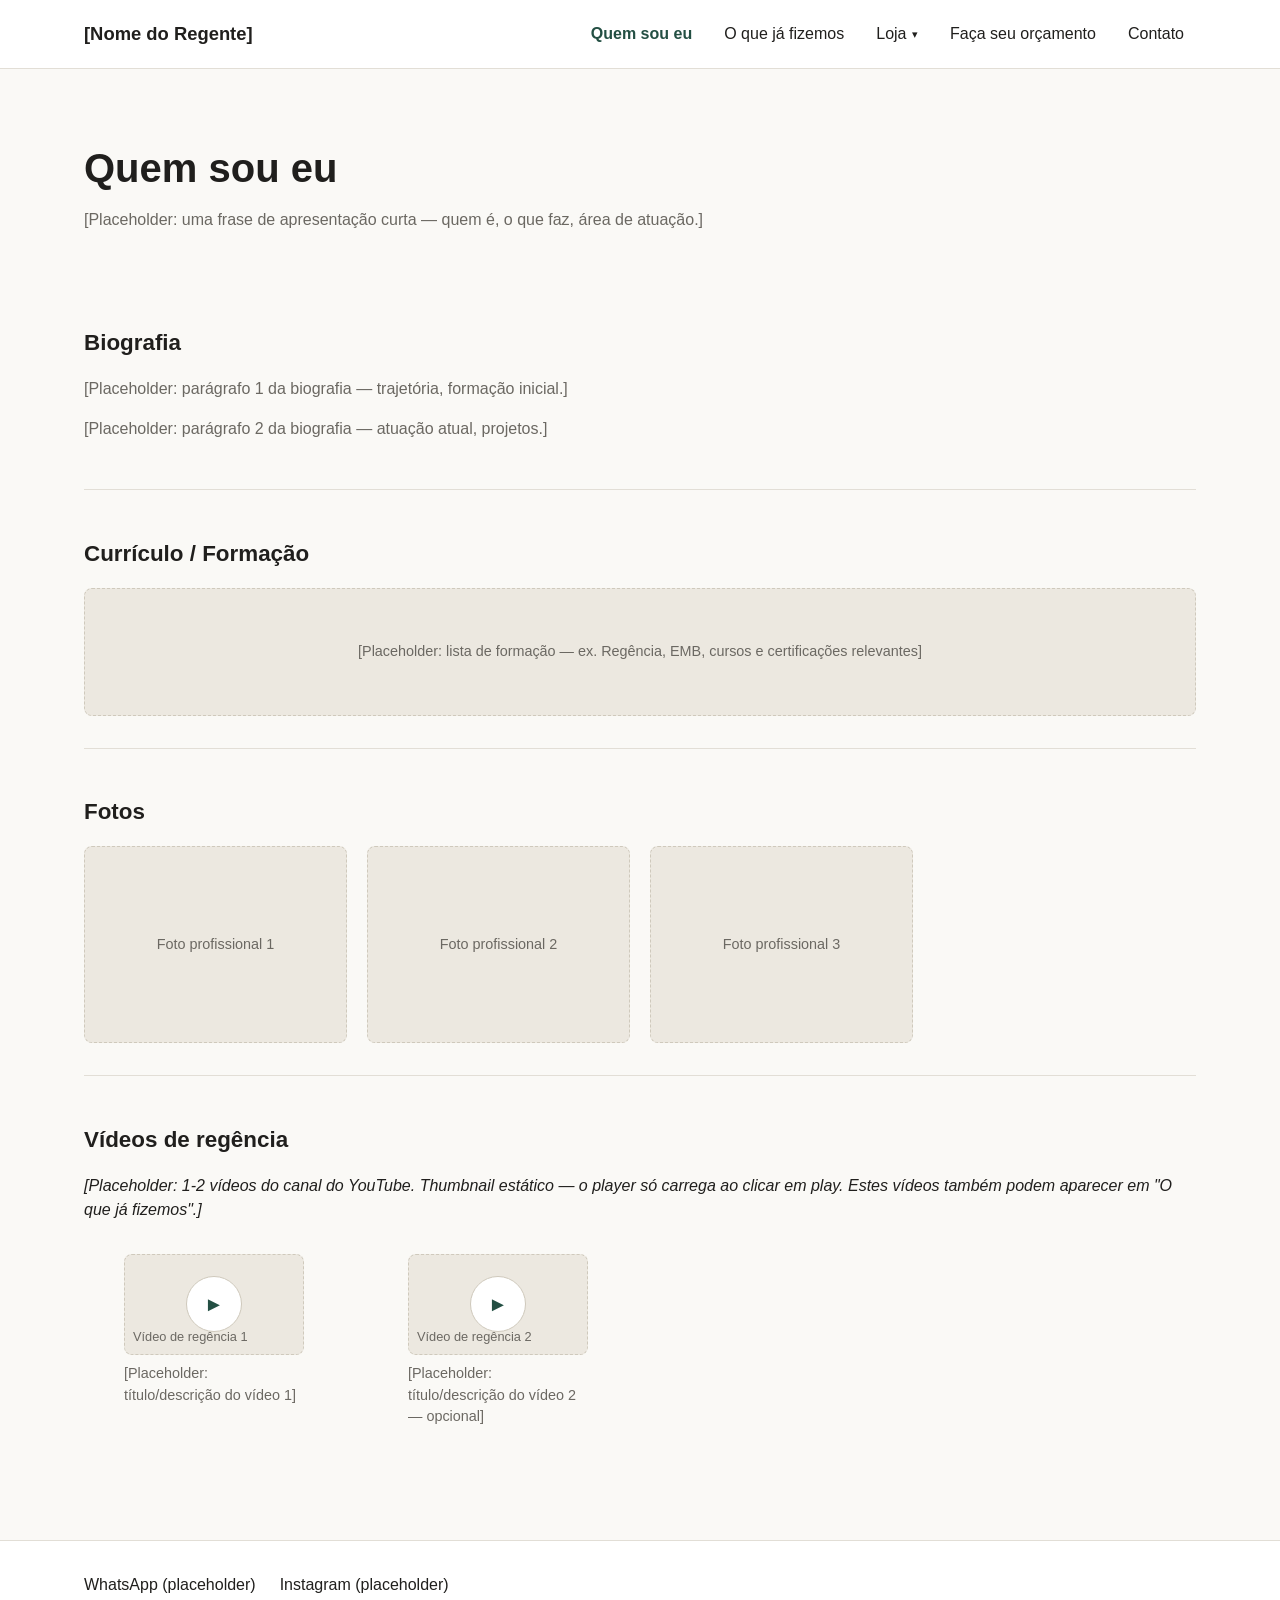
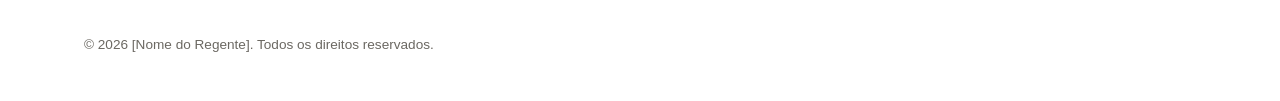
==== index.html @ 6cc4a464 "esqueleto de navegacao e paginas placeholder" ====
<!DOCTYPE html>
<html lang="pt-BR">
<head>
  <meta charset="UTF-8" />
  <meta name="viewport" content="width=device-width, initial-scale=1.0" />
  <title>Quem sou eu | [Nome do Regente]</title>
  <link rel="stylesheet" href="css/style.css" />
</head>
<body>
  <a class="skip-link" href="#conteudo">Pular para o conteúdo</a>

  <header class="site-header">
    <div class="container">
      <a href="index.html" class="site-logo">[Nome do Regente]</a>

      <button class="nav-toggle" aria-label="Abrir menu" aria-expanded="false" aria-controls="main-nav">
        <span></span><span></span><span></span>
      </button>

      <nav class="main-nav" id="main-nav" aria-label="Navegação principal">
        <ul class="nav-list">
          <li><a href="index.html" aria-current="page">Quem sou eu</a></li>
          <li><a href="portfolio.html">O que já fizemos</a></li>
          <li class="has-dropdown">
            <button class="dropdown-toggle" aria-haspopup="true" aria-expanded="false">
              Loja <span class="dropdown-caret" aria-hidden="true">&#9662;</span>
            </button>
            <ul class="dropdown-menu">
              <li><a href="loja/partituras.html">Partituras</a></li>
              <li><a href="loja/kits.html">Kits de ensaio</a></li>
              <li><a href="loja/arranjos.html">Arranjos</a></li>
            </ul>
          </li>
          <li><a href="orcamento.html">Faça seu orçamento</a></li>
          <li><a href="contato.html">Contato</a></li>
        </ul>
      </nav>
    </div>
  </header>

  <main id="conteudo">
    <div class="container">
      <div class="page-hero">
        <h1>Quem sou eu</h1>
        <p>[Placeholder: uma frase de apresentação curta — quem é, o que faz, área de atuação.]</p>
      </div>

      <section aria-labelledby="bio-title">
        <h2 class="section-title" id="bio-title">Biografia</h2>
        <div class="placeholder-text">
          <p>[Placeholder: parágrafo 1 da biografia — trajetória, formação inicial.]</p>
          <p>[Placeholder: parágrafo 2 da biografia — atuação atual, projetos.]</p>
        </div>
      </section>

      <section aria-labelledby="curriculo-title">
        <h2 class="section-title" id="curriculo-title">Currículo / Formação</h2>
        <div class="placeholder-box">
          [Placeholder: lista de formação — ex. Regência, EMB, cursos e certificações relevantes]
        </div>
      </section>

      <section aria-labelledby="fotos-title">
        <h2 class="section-title" id="fotos-title">Fotos</h2>
        <div class="photo-grid">
          <div class="placeholder-box photo-placeholder">Foto profissional 1</div>
          <div class="placeholder-box photo-placeholder">Foto profissional 2</div>
          <div class="placeholder-box photo-placeholder">Foto profissional 3</div>
        </div>
      </section>

      <section aria-labelledby="videos-title">
        <h2 class="section-title" id="videos-title">Vídeos de regência</h2>
        <p class="placeholder-text">
          <em>[Placeholder: 1-2 vídeos do canal do YouTube. Thumbnail estático — o player só carrega ao clicar em play. Estes vídeos também podem aparecer em "O que já fizemos".]</em>
        </p>
        <div class="video-grid">
          <figure class="video-card">
            <div class="video-placeholder">
              <div class="video-placeholder__play" aria-hidden="true">&#9658;</div>
              <div class="video-placeholder__label">Vídeo de regência 1</div>
            </div>
            <figcaption>[Placeholder: título/descrição do vídeo 1]</figcaption>
          </figure>
          <figure class="video-card">
            <div class="video-placeholder">
              <div class="video-placeholder__play" aria-hidden="true">&#9658;</div>
              <div class="video-placeholder__label">Vídeo de regência 2</div>
            </div>
            <figcaption>[Placeholder: título/descrição do vídeo 2 — opcional]</figcaption>
          </figure>
        </div>
      </section>
    </div>
  </main>

  <footer class="site-footer">
    <div class="container">
      <div class="footer-contact">
        <a href="contato.html">WhatsApp (placeholder)</a>
        <a href="contato.html">Instagram (placeholder)</a>
      </div>
      <p class="footer-note">© 2026 [Nome do Regente]. Todos os direitos reservados.</p>
    </div>
  </footer>

  <script src="js/main.js"></script>
</body>
</html>
---- css/style.css ----
/* ==========================================================================
   Variáveis / reset
   ========================================================================== */
:root {
  --color-bg: #faf9f6;
  --color-surface: #ffffff;
  --color-text: #201f1d;
  --color-text-muted: #6b6862;
  --color-border: #e2ded6;
  --color-accent: #2f6f5e;
  --color-accent-dark: #234f43;
  --color-placeholder-bg: #ece8e0;
  --color-placeholder-border: #cfc9bc;

  --header-height: 4.25rem;
  --max-width: 72rem;
  --radius: 0.5rem;

  --font-base: "Segoe UI", Roboto, Helvetica, Arial, sans-serif;
}

*,
*::before,
*::after {
  box-sizing: border-box;
}

html {
  scroll-behavior: smooth;
}

body {
  margin: 0;
  font-family: var(--font-base);
  color: var(--color-text);
  background: var(--color-bg);
  line-height: 1.5;
}

img {
  max-width: 100%;
  display: block;
}

a {
  color: var(--color-accent-dark);
}

ul {
  list-style: none;
  margin: 0;
  padding: 0;
}

h1, h2, h3 {
  line-height: 1.2;
}

.container {
  width: 100%;
  max-width: var(--max-width);
  margin-inline: auto;
  padding-inline: 1.25rem;
}

.skip-link {
  position: absolute;
  left: -999px;
  top: 0;
  background: var(--color-accent-dark);
  color: #fff;
  padding: 0.75rem 1rem;
  z-index: 200;
}

.skip-link:focus {
  left: 0.5rem;
  top: 0.5rem;
}

/* ==========================================================================
   Header / navegação
   ========================================================================== */
.site-header {
  position: sticky;
  top: 0;
  z-index: 100;
  background: var(--color-surface);
  border-bottom: 1px solid var(--color-border);
}

.site-header .container {
  display: flex;
  align-items: center;
  justify-content: space-between;
  min-height: var(--header-height);
  flex-wrap: wrap;
  gap: 0.5rem 1rem;
}

.site-logo {
  font-size: 1.15rem;
  font-weight: 700;
  color: var(--color-text);
  text-decoration: none;
  white-space: nowrap;
}

.nav-toggle {
  display: inline-flex;
  flex-direction: column;
  justify-content: center;
  gap: 5px;
  width: 2.5rem;
  height: 2.5rem;
  padding: 0;
  border: 1px solid var(--color-border);
  border-radius: var(--radius);
  background: var(--color-surface);
  cursor: pointer;
}

.nav-toggle span {
  display: block;
  width: 1.25rem;
  height: 2px;
  margin-inline: auto;
  background: var(--color-text);
}

.main-nav {
  width: 100%;
  display: none;
}

.main-nav.is-open {
  display: block;
  padding-bottom: 1rem;
}

.nav-list {
  display: flex;
  flex-direction: column;
  gap: 0.25rem;
}

.nav-list > li > a,
.dropdown-toggle {
  display: flex;
  align-items: center;
  gap: 0.35rem;
  width: 100%;
  padding: 0.75rem 0.25rem;
  font: inherit;
  color: var(--color-text);
  text-decoration: none;
  background: none;
  border: none;
  cursor: pointer;
  text-align: left;
}

.nav-list > li > a[aria-current="page"] {
  color: var(--color-accent-dark);
  font-weight: 600;
}

.dropdown-caret {
  transition: transform 0.15s ease;
  font-size: 0.7em;
}

.has-dropdown.is-open > .dropdown-toggle .dropdown-caret {
  transform: rotate(180deg);
}

.dropdown-menu {
  display: none;
  padding-left: 1rem;
  border-left: 2px solid var(--color-border);
  margin-left: 0.25rem;
}

.has-dropdown.is-open .dropdown-menu {
  display: block;
}

.dropdown-menu li a {
  display: block;
  padding: 0.6rem 0.25rem;
  color: var(--color-text-muted);
  text-decoration: none;
}

.dropdown-menu li a[aria-current="page"] {
  color: var(--color-accent-dark);
  font-weight: 600;
}

@media (min-width: 60rem) {
  .nav-toggle {
    display: none;
  }

  .main-nav {
    display: block;
    width: auto;
  }

  .nav-list {
    flex-direction: row;
    align-items: center;
    gap: 0.5rem;
  }

  .nav-list > li {
    position: relative;
  }

  .nav-list > li > a,
  .dropdown-toggle {
    padding: 0.5rem 0.75rem;
    border-radius: var(--radius);
    white-space: nowrap;
  }

  .nav-list > li > a:hover,
  .dropdown-toggle:hover {
    background: var(--color-placeholder-bg);
  }

  .dropdown-menu {
    display: none;
    position: absolute;
    top: 100%;
    left: 0;
    min-width: 12rem;
    background: var(--color-surface);
    border: 1px solid var(--color-border);
    border-radius: var(--radius);
    padding: 0.4rem;
    box-shadow: 0 8px 20px rgba(0, 0, 0, 0.08);
  }

  /* hover só entra em dispositivos que de fato têm hover (mouse) */
  @media (hover: hover) {
    .has-dropdown:hover .dropdown-menu {
      display: block;
    }
  }

  /* clique/toque continua funcionando como alternativa ao hover */
  .has-dropdown.is-open .dropdown-menu {
    display: block;
  }

  .dropdown-menu li a {
    border-radius: var(--radius);
  }

  .dropdown-menu li a:hover {
    background: var(--color-placeholder-bg);
  }
}

/* ==========================================================================
   Footer
   ========================================================================== */
.site-footer {
  margin-top: 4rem;
  border-top: 1px solid var(--color-border);
  background: var(--color-surface);
}

.site-footer .container {
  padding-block: 2rem;
  display: flex;
  flex-direction: column;
  gap: 1.5rem;
}

.footer-contact {
  display: flex;
  flex-wrap: wrap;
  gap: 1.5rem;
}

.footer-contact a {
  text-decoration: none;
  color: var(--color-text);
}

.footer-note {
  color: var(--color-text-muted);
  font-size: 0.85rem;
}

/* ==========================================================================
   Conteúdo genérico
   ========================================================================== */
.page-hero {
  padding-block: 3rem 2rem;
}

.page-hero h1 {
  font-size: clamp(1.75rem, 4vw, 2.5rem);
  margin-bottom: 0.5rem;
}

.page-hero p {
  color: var(--color-text-muted);
  max-width: 42rem;
}

section {
  padding-block: 2rem;
}

section + section {
  border-top: 1px solid var(--color-border);
}

.section-title {
  font-size: 1.4rem;
  margin-bottom: 1.25rem;
}

/* Placeholder genérico (texto/imagem/vídeo/áudio ainda não implementados) */
.placeholder-box {
  display: flex;
  align-items: center;
  justify-content: center;
  text-align: center;
  min-height: 8rem;
  background: var(--color-placeholder-bg);
  border: 1px dashed var(--color-placeholder-border);
  border-radius: var(--radius);
  color: var(--color-text-muted);
  font-size: 0.9rem;
  padding: 1rem;
}

.placeholder-text p {
  color: var(--color-text-muted);
}

/* Fotos / grid simples */
.photo-grid,
.card-grid {
  display: grid;
  grid-template-columns: repeat(auto-fill, minmax(15rem, 1fr));
  gap: 1.25rem;
}

.photo-placeholder {
  aspect-ratio: 4 / 3;
}

/* Vídeo — thumbnail estático + botão de play (sem lógica ainda) */
.video-placeholder {
  position: relative;
  aspect-ratio: 16 / 9;
  background: var(--color-placeholder-bg);
  border: 1px dashed var(--color-placeholder-border);
  border-radius: var(--radius);
  display: flex;
  align-items: center;
  justify-content: center;
}

.video-placeholder__play {
  width: 3.5rem;
  height: 3.5rem;
  border-radius: 50%;
  background: var(--color-surface);
  border: 1px solid var(--color-placeholder-border);
  display: flex;
  align-items: center;
  justify-content: center;
  font-size: 1.25rem;
  color: var(--color-accent-dark);
}

.video-placeholder__label {
  position: absolute;
  bottom: 0.5rem;
  left: 0.5rem;
  right: 0.5rem;
  font-size: 0.8rem;
  color: var(--color-text-muted);
  text-align: left;
}

.video-grid {
  display: grid;
  grid-template-columns: repeat(auto-fill, minmax(16rem, 1fr));
  gap: 1.5rem;
}

.video-card figcaption {
  margin-top: 0.5rem;
  font-size: 0.9rem;
  color: var(--color-text-muted);
}

/* Cases / reels grid ("O que já fizemos") */
.case-card {
  border: 1px solid var(--color-border);
  border-radius: var(--radius);
  overflow: hidden;
  background: var(--color-surface);
}

.case-card .placeholder-box {
  border-radius: 0;
  border-width: 0 0 1px 0;
}

.case-card__body {
  padding: 1rem;
}

.case-card__body h3 {
  font-size: 1rem;
  margin: 0 0 0.35rem;
}

.case-card__body p {
  margin: 0;
  font-size: 0.85rem;
  color: var(--color-text-muted);
}

.case-card__tag {
  display: inline-block;
  font-size: 0.7rem;
  text-transform: uppercase;
  letter-spacing: 0.03em;
  color: var(--color-accent-dark);
  margin-bottom: 0.5rem;
}

/* ==========================================================================
   Loja — cards de produto
   ========================================================================== */
.loja-intro {
  max-width: 42rem;
}

.product-grid {
  display: grid;
  grid-template-columns: repeat(auto-fill, minmax(17rem, 1fr));
  gap: 1.5rem;
}

.product-card {
  display: flex;
  flex-direction: column;
  gap: 0.9rem;
  border: 1px solid var(--color-border);
  border-radius: var(--radius);
  padding: 1rem;
  background: var(--color-surface);
}

.product-card__preview {
  aspect-ratio: 3 / 4;
}

.product-card__title {
  font-size: 1rem;
  margin: 0;
}

.product-card__meta {
  font-size: 0.8rem;
  color: var(--color-text-muted);
  margin: 0;
}

/* Player de áudio placeholder — faixa única */
.audio-placeholder {
  display: flex;
  align-items: center;
  gap: 0.75rem;
  padding: 0.6rem 0.75rem;
  background: var(--color-placeholder-bg);
  border: 1px dashed var(--color-placeholder-border);
  border-radius: var(--radius);
  font-size: 0.8rem;
  color: var(--color-text-muted);
}

.audio-placeholder__icon {
  width: 2rem;
  height: 2rem;
  border-radius: 50%;
  background: var(--color-surface);
  border: 1px solid var(--color-placeholder-border);
  display: flex;
  align-items: center;
  justify-content: center;
  flex-shrink: 0;
}

.audio-placeholder__bar {
  flex: 1;
  height: 4px;
  background: var(--color-placeholder-border);
  border-radius: 2px;
}

/* Player multi-faixa (kits de ensaio: soprano/contralto/tenor/baixo) */
.audio-multitrack {
  display: flex;
  flex-direction: column;
  gap: 0.5rem;
}

.audio-track-row {
  display: flex;
  align-items: center;
  gap: 0.6rem;
  font-size: 0.78rem;
}

.audio-track-row__label {
  width: 5.5rem;
  flex-shrink: 0;
  color: var(--color-text);
  font-weight: 600;
}

.audio-track-row .audio-placeholder {
  flex: 1;
  padding: 0.4rem 0.6rem;
}

.product-card__buy {
  margin-top: auto;
  display: inline-block;
  text-align: center;
  padding: 0.65rem 1rem;
  border-radius: var(--radius);
  border: 1px solid var(--color-border);
  background: var(--color-placeholder-bg);
  color: var(--color-text-muted);
  font-size: 0.9rem;
  cursor: not-allowed;
}

/* ==========================================================================
   Formulário de orçamento
   ========================================================================== */
.form-field {
  display: flex;
  flex-direction: column;
  gap: 0.4rem;
  margin-bottom: 1.25rem;
  max-width: 32rem;
}

.form-field label {
  font-weight: 600;
  font-size: 0.9rem;
}

.form-field small {
  color: var(--color-text-muted);
  font-size: 0.8rem;
}

.form-field input,
.form-field select,
.form-field textarea {
  font: inherit;
  padding: 0.6rem 0.75rem;
  border: 1px solid var(--color-border);
  border-radius: var(--radius);
  background: var(--color-surface);
  color: var(--color-text);
}

.form-field textarea {
  resize: vertical;
  min-height: 6rem;
}

.form-submit-placeholder {
  padding: 0.75rem 1.5rem;
  border-radius: var(--radius);
  border: 1px solid var(--color-border);
  background: var(--color-placeholder-bg);
  color: var(--color-text-muted);
  font: inherit;
  cursor: not-allowed;
}

.form-note {
  font-size: 0.8rem;
  color: var(--color-text-muted);
  margin-top: 0.5rem;
}

/* ==========================================================================
   Contato
   ========================================================================== */
.contact-grid {
  display: grid;
  grid-template-columns: repeat(auto-fill, minmax(14rem, 1fr));
  gap: 1.25rem;
  max-width: 40rem;
}

.contact-card {
  display: flex;
  flex-direction: column;
  gap: 0.5rem;
  padding: 1.25rem;
  border: 1px solid var(--color-border);
  border-radius: var(--radius);
  background: var(--color-surface);
}

.contact-card__icon {
  width: 2.5rem;
  height: 2.5rem;
  border-radius: 50%;
  background: var(--color-placeholder-bg);
  display: flex;
  align-items: center;
  justify-content: center;
}

.contact-card h2 {
  font-size: 1.05rem;
  margin: 0;
}

.contact-card p {
  margin: 0;
  color: var(--color-text-muted);
  font-size: 0.9rem;
}
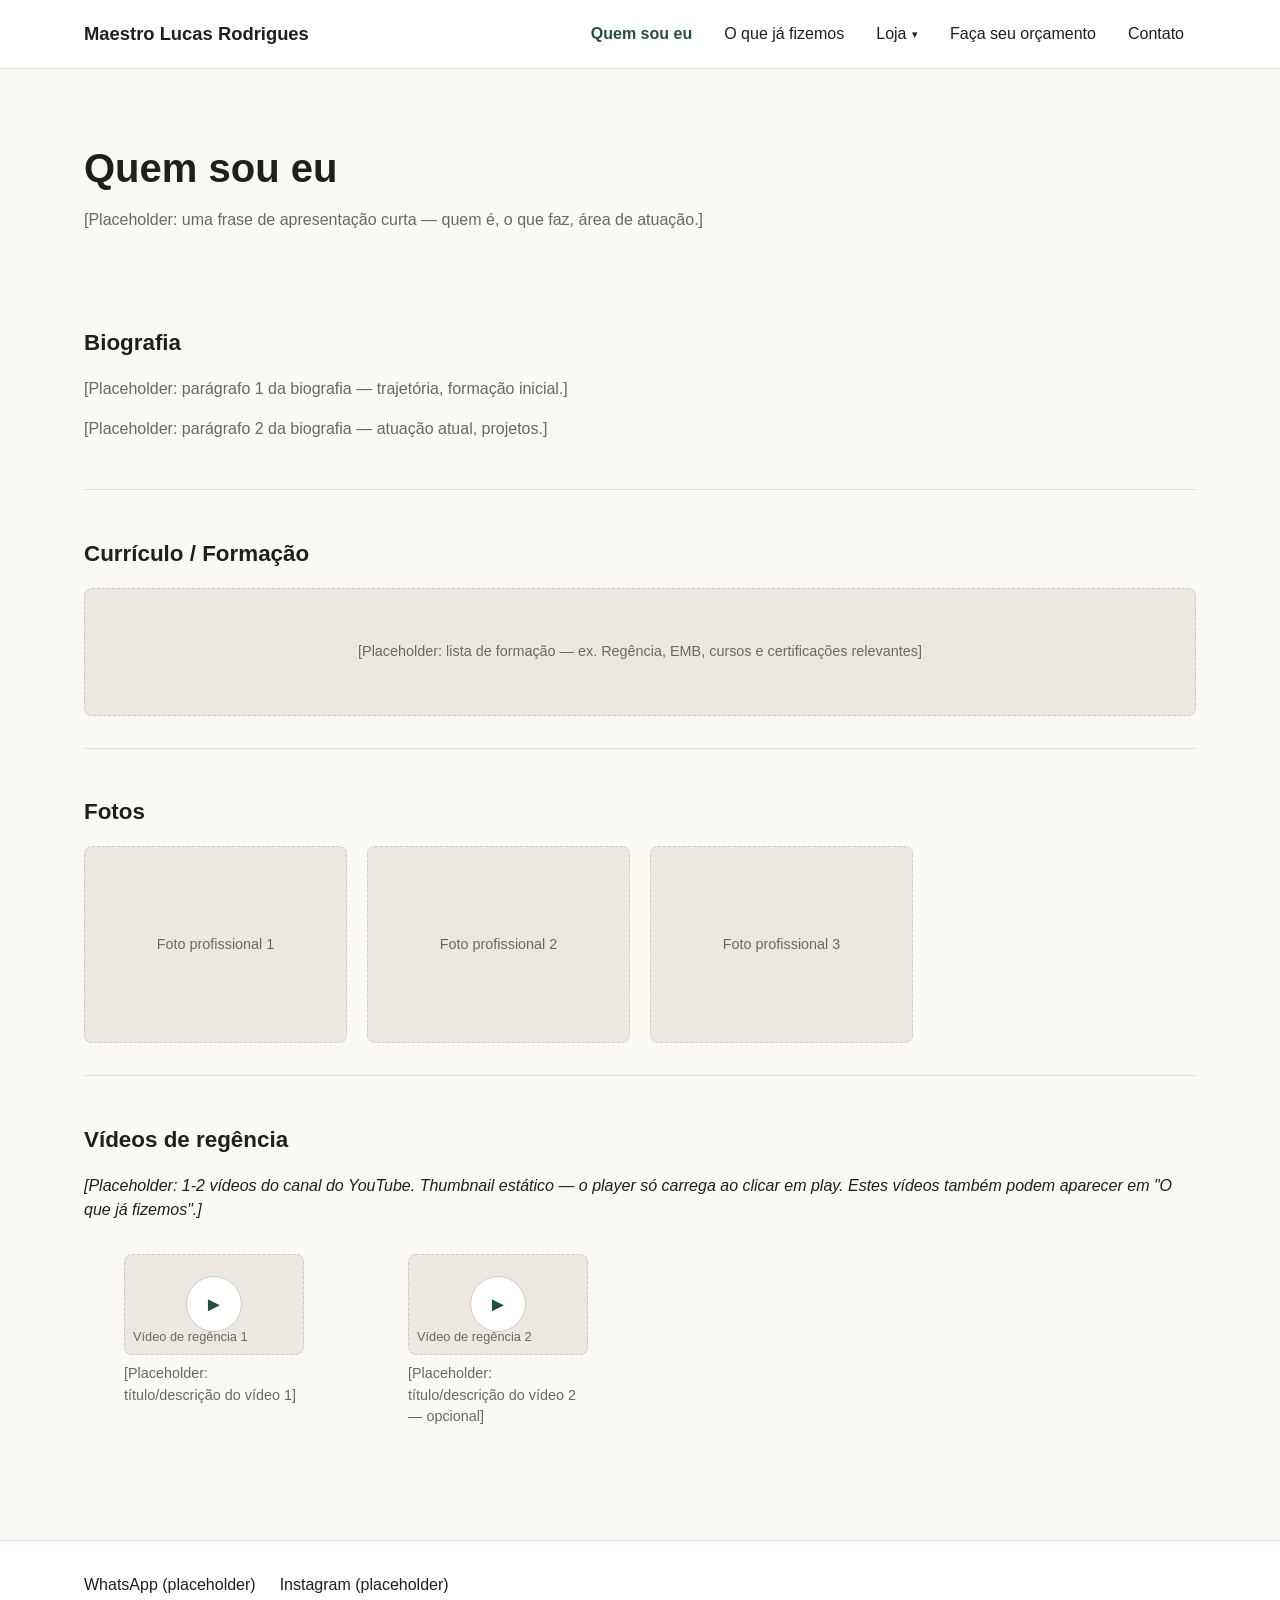
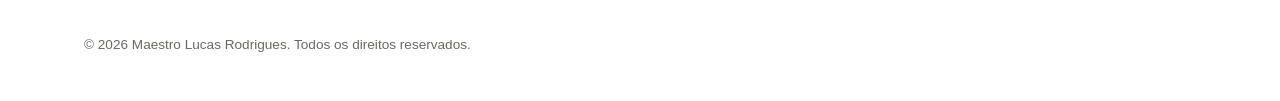
==== commit 14b96339: "substitui placeholder de nome por Maestro Lucas Rodrigues" ====
--- a/index.html
+++ b/index.html
@@ -3,7 +3,7 @@
 <head>
   <meta charset="UTF-8" />
   <meta name="viewport" content="width=device-width, initial-scale=1.0" />
-  <title>Quem sou eu | [Nome do Regente]</title>
+  <title>Quem sou eu | Maestro Lucas Rodrigues</title>
   <link rel="stylesheet" href="css/style.css" />
 </head>
 <body>
@@ -11,7 +11,7 @@
 
   <header class="site-header">
     <div class="container">
-      <a href="index.html" class="site-logo">[Nome do Regente]</a>
+      <a href="index.html" class="site-logo">Maestro Lucas Rodrigues</a>
 
       <button class="nav-toggle" aria-label="Abrir menu" aria-expanded="false" aria-controls="main-nav">
         <span></span><span></span><span></span>
@@ -100,7 +100,7 @@
         <a href="contato.html">WhatsApp (placeholder)</a>
         <a href="contato.html">Instagram (placeholder)</a>
       </div>
-      <p class="footer-note">© 2026 [Nome do Regente]. Todos os direitos reservados.</p>
+      <p class="footer-note">© 2026 Maestro Lucas Rodrigues. Todos os direitos reservados.</p>
     </div>
   </footer>
 
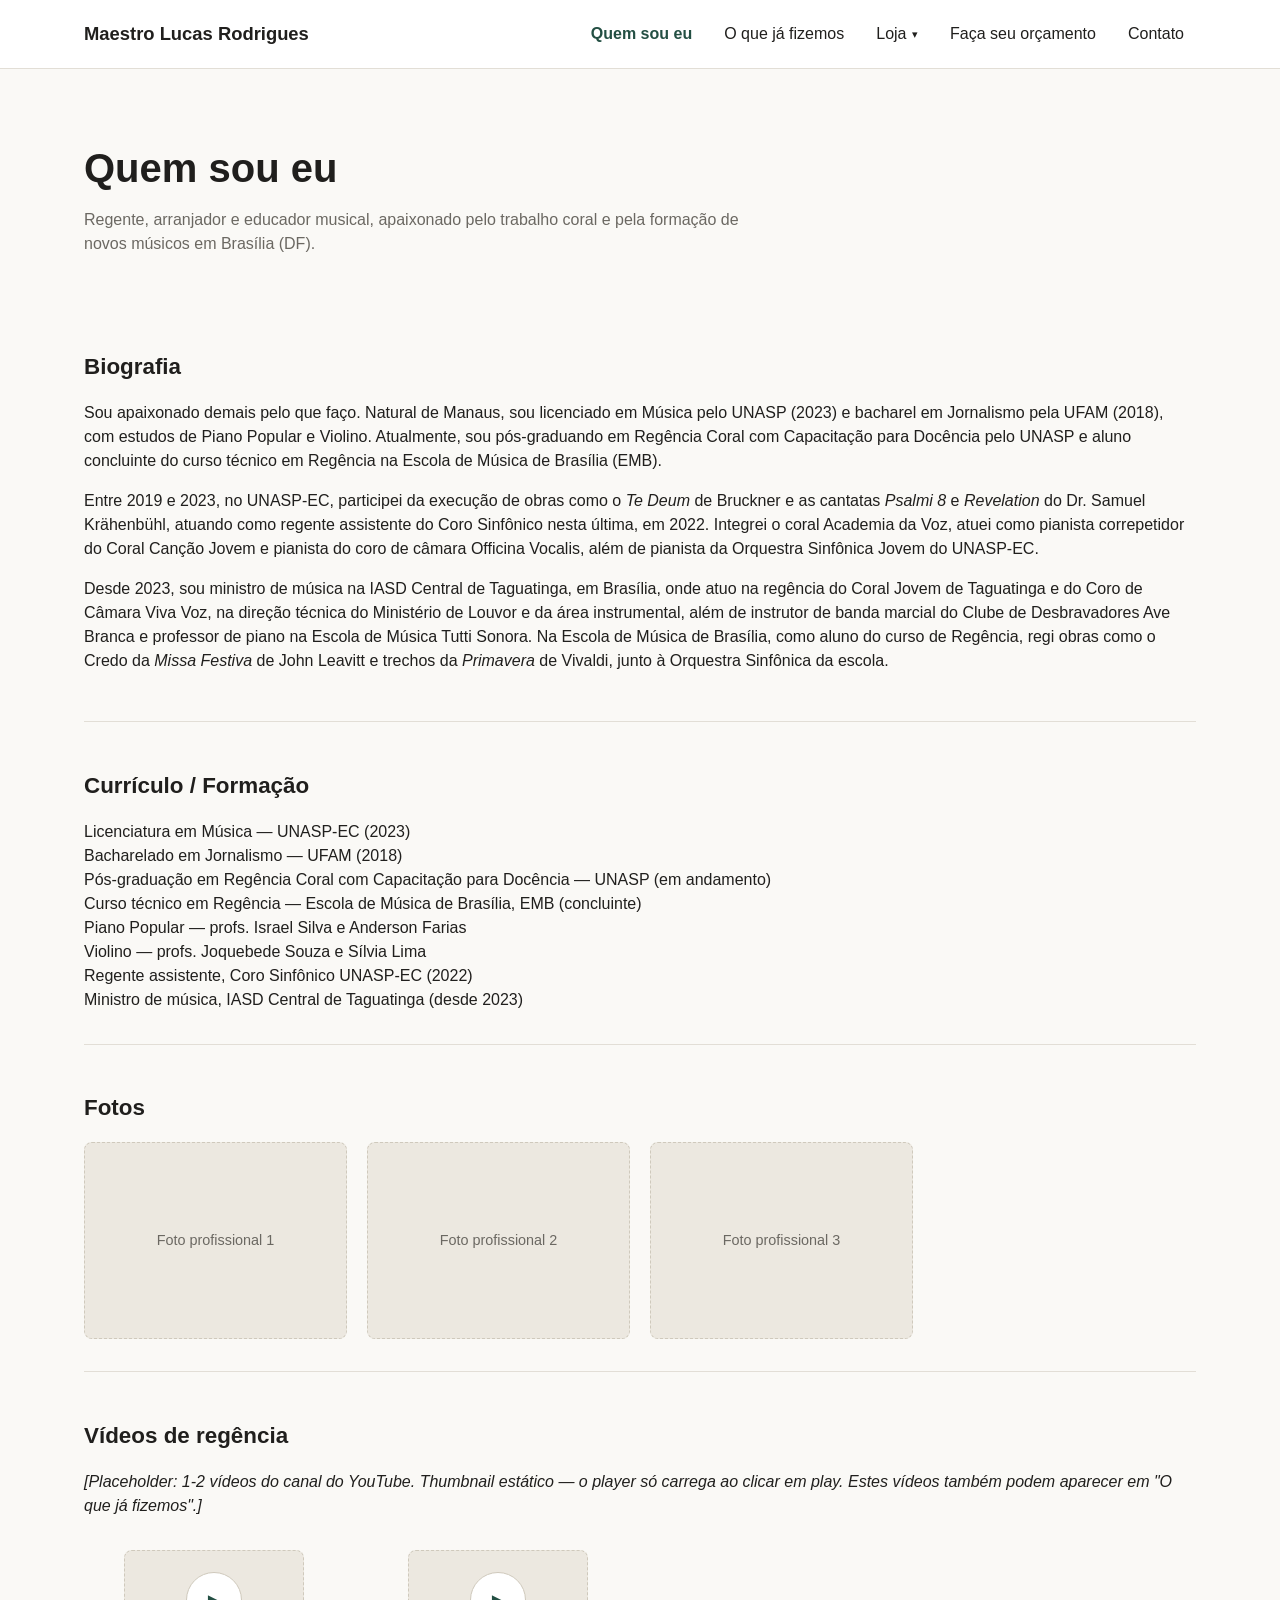
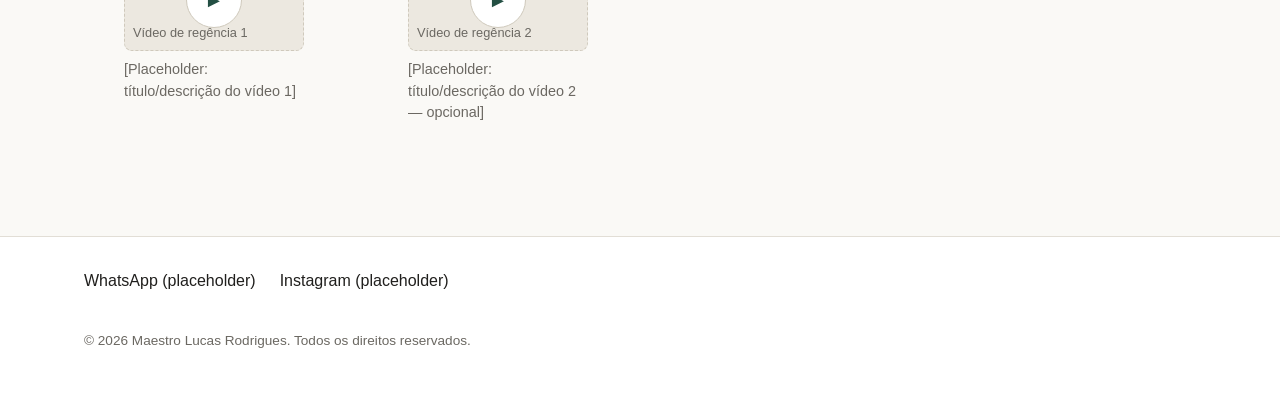
==== commit d0be138f: "adiciona texto real de bio, biografia e curriculo em quem-sou-eu" ====
--- a/index.html
+++ b/index.html
@@ -42,22 +42,30 @@
     <div class="container">
       <div class="page-hero">
         <h1>Quem sou eu</h1>
-        <p>[Placeholder: uma frase de apresentação curta — quem é, o que faz, área de atuação.]</p>
+        <p>Regente, arranjador e educador musical, apaixonado pelo trabalho coral e pela formação de novos músicos em Brasília (DF).</p>
       </div>
 
       <section aria-labelledby="bio-title">
         <h2 class="section-title" id="bio-title">Biografia</h2>
-        <div class="placeholder-text">
-          <p>[Placeholder: parágrafo 1 da biografia — trajetória, formação inicial.]</p>
-          <p>[Placeholder: parágrafo 2 da biografia — atuação atual, projetos.]</p>
+        <div class="bio-text">
+          <p>Sou apaixonado demais pelo que faço. Natural de Manaus, sou licenciado em Música pelo UNASP (2023) e bacharel em Jornalismo pela UFAM (2018), com estudos de Piano Popular e Violino. Atualmente, sou pós-graduando em Regência Coral com Capacitação para Docência pelo UNASP e aluno concluinte do curso técnico em Regência na Escola de Música de Brasília (EMB).</p>
+          <p>Entre 2019 e 2023, no UNASP-EC, participei da execução de obras como o <em>Te Deum</em> de Bruckner e as cantatas <em>Psalmi 8</em> e <em>Revelation</em> do Dr. Samuel Krähenbühl, atuando como regente assistente do Coro Sinfônico nesta última, em 2022. Integrei o coral Academia da Voz, atuei como pianista correpetidor do Coral Canção Jovem e pianista do coro de câmara Officina Vocalis, além de pianista da Orquestra Sinfônica Jovem do UNASP-EC.</p>
+          <p>Desde 2023, sou ministro de música na IASD Central de Taguatinga, em Brasília, onde atuo na regência do Coral Jovem de Taguatinga e do Coro de Câmara Viva Voz, na direção técnica do Ministério de Louvor e da área instrumental, além de instrutor de banda marcial do Clube de Desbravadores Ave Branca e professor de piano na Escola de Música Tutti Sonora. Na Escola de Música de Brasília, como aluno do curso de Regência, regi obras como o Credo da <em>Missa Festiva</em> de John Leavitt e trechos da <em>Primavera</em> de Vivaldi, junto à Orquestra Sinfônica da escola.</p>
         </div>
       </section>
 
       <section aria-labelledby="curriculo-title">
         <h2 class="section-title" id="curriculo-title">Currículo / Formação</h2>
-        <div class="placeholder-box">
-          [Placeholder: lista de formação — ex. Regência, EMB, cursos e certificações relevantes]
-        </div>
+        <ul>
+          <li>Licenciatura em Música — UNASP-EC (2023)</li>
+          <li>Bacharelado em Jornalismo — UFAM (2018)</li>
+          <li>Pós-graduação em Regência Coral com Capacitação para Docência — UNASP (em andamento)</li>
+          <li>Curso técnico em Regência — Escola de Música de Brasília, EMB (concluinte)</li>
+          <li>Piano Popular — profs. Israel Silva e Anderson Farias</li>
+          <li>Violino — profs. Joquebede Souza e Sílvia Lima</li>
+          <li>Regente assistente, Coro Sinfônico UNASP-EC (2022)</li>
+          <li>Ministro de música, IASD Central de Taguatinga (desde 2023)</li>
+        </ul>
       </section>
 
       <section aria-labelledby="fotos-title">
--- a/css/style.css
+++ b/css/style.css
@@ -78,6 +78,24 @@
   top: 0.5rem;
 }
 
+/* Honeypot do formulário de orçamento: escondido do visual sem display:none,
+   para permanecer acessível a leitores de tela (que leem a instrução de
+   deixar o campo em branco) em vez de ser simplesmente removido da árvore. */
+.hp-field {
+  position: absolute;
+  left: -9999px;
+  top: -9999px;
+}
+
+/* Deterrente simples de proteção dos previews da Loja (partituras/kits/
+   arranjos). Não é proteção real — só dificulta salvar a imagem via
+   seleção/arraste ou toque longo no iOS. */
+.preview-protected {
+  user-select: none;
+  -webkit-user-select: none;
+  -webkit-touch-callout: none;
+}
+
 /* ==========================================================================
    Header / navegação
    ========================================================================== */
@@ -344,6 +362,10 @@
   color: var(--color-text-muted);
 }
 
+.bio-text p {
+  color: var(--color-text);
+}
+
 /* Fotos / grid simples */
 .photo-grid,
 .card-grid {
@@ -501,13 +523,68 @@
   align-items: center;
   justify-content: center;
   flex-shrink: 0;
+  padding: 0;
+  font: inherit;
+  color: var(--color-accent-dark);
+  cursor: pointer;
+}
+
+.audio-placeholder__icon:disabled {
+  cursor: not-allowed;
+  color: var(--color-text-muted);
+  background: var(--color-placeholder-bg);
 }
 
 .audio-placeholder__bar {
   flex: 1;
   height: 4px;
+  -webkit-appearance: none;
+  appearance: none;
   background: var(--color-placeholder-border);
   border-radius: 2px;
+  cursor: pointer;
+}
+
+.audio-placeholder__bar::-webkit-slider-thumb {
+  -webkit-appearance: none;
+  appearance: none;
+  width: 0.7rem;
+  height: 0.7rem;
+  border-radius: 50%;
+  background: var(--color-accent-dark);
+  cursor: pointer;
+}
+
+.audio-placeholder__bar::-moz-range-track {
+  height: 4px;
+  background: var(--color-placeholder-border);
+  border-radius: 2px;
+}
+
+.audio-placeholder__bar::-moz-range-thumb {
+  width: 0.7rem;
+  height: 0.7rem;
+  border-radius: 50%;
+  background: var(--color-accent-dark);
+  border: none;
+  cursor: pointer;
+}
+
+.audio-placeholder__bar:disabled {
+  cursor: not-allowed;
+  opacity: 0.6;
+}
+
+.audio-placeholder__bar:disabled::-webkit-slider-thumb {
+  background: var(--color-text-muted);
+}
+
+.audio-placeholder__bar:disabled::-moz-range-thumb {
+  background: var(--color-text-muted);
+}
+
+.audio-placeholder__time {
+  white-space: nowrap;
 }
 
 /* Player multi-faixa (kits de ensaio: soprano/contralto/tenor/baixo) */
@@ -586,14 +663,16 @@
   min-height: 6rem;
 }
 
-.form-submit-placeholder {
+.form-submit {
+  display: inline-block;
   padding: 0.75rem 1.5rem;
   border-radius: var(--radius);
-  border: 1px solid var(--color-border);
-  background: var(--color-placeholder-bg);
-  color: var(--color-text-muted);
+  border: 1px solid var(--color-accent-dark);
+  background: var(--color-accent-dark);
+  color: #fff;
   font: inherit;
-  cursor: not-allowed;
+  cursor: pointer;
+  text-decoration: none;
 }
 
 .form-note {
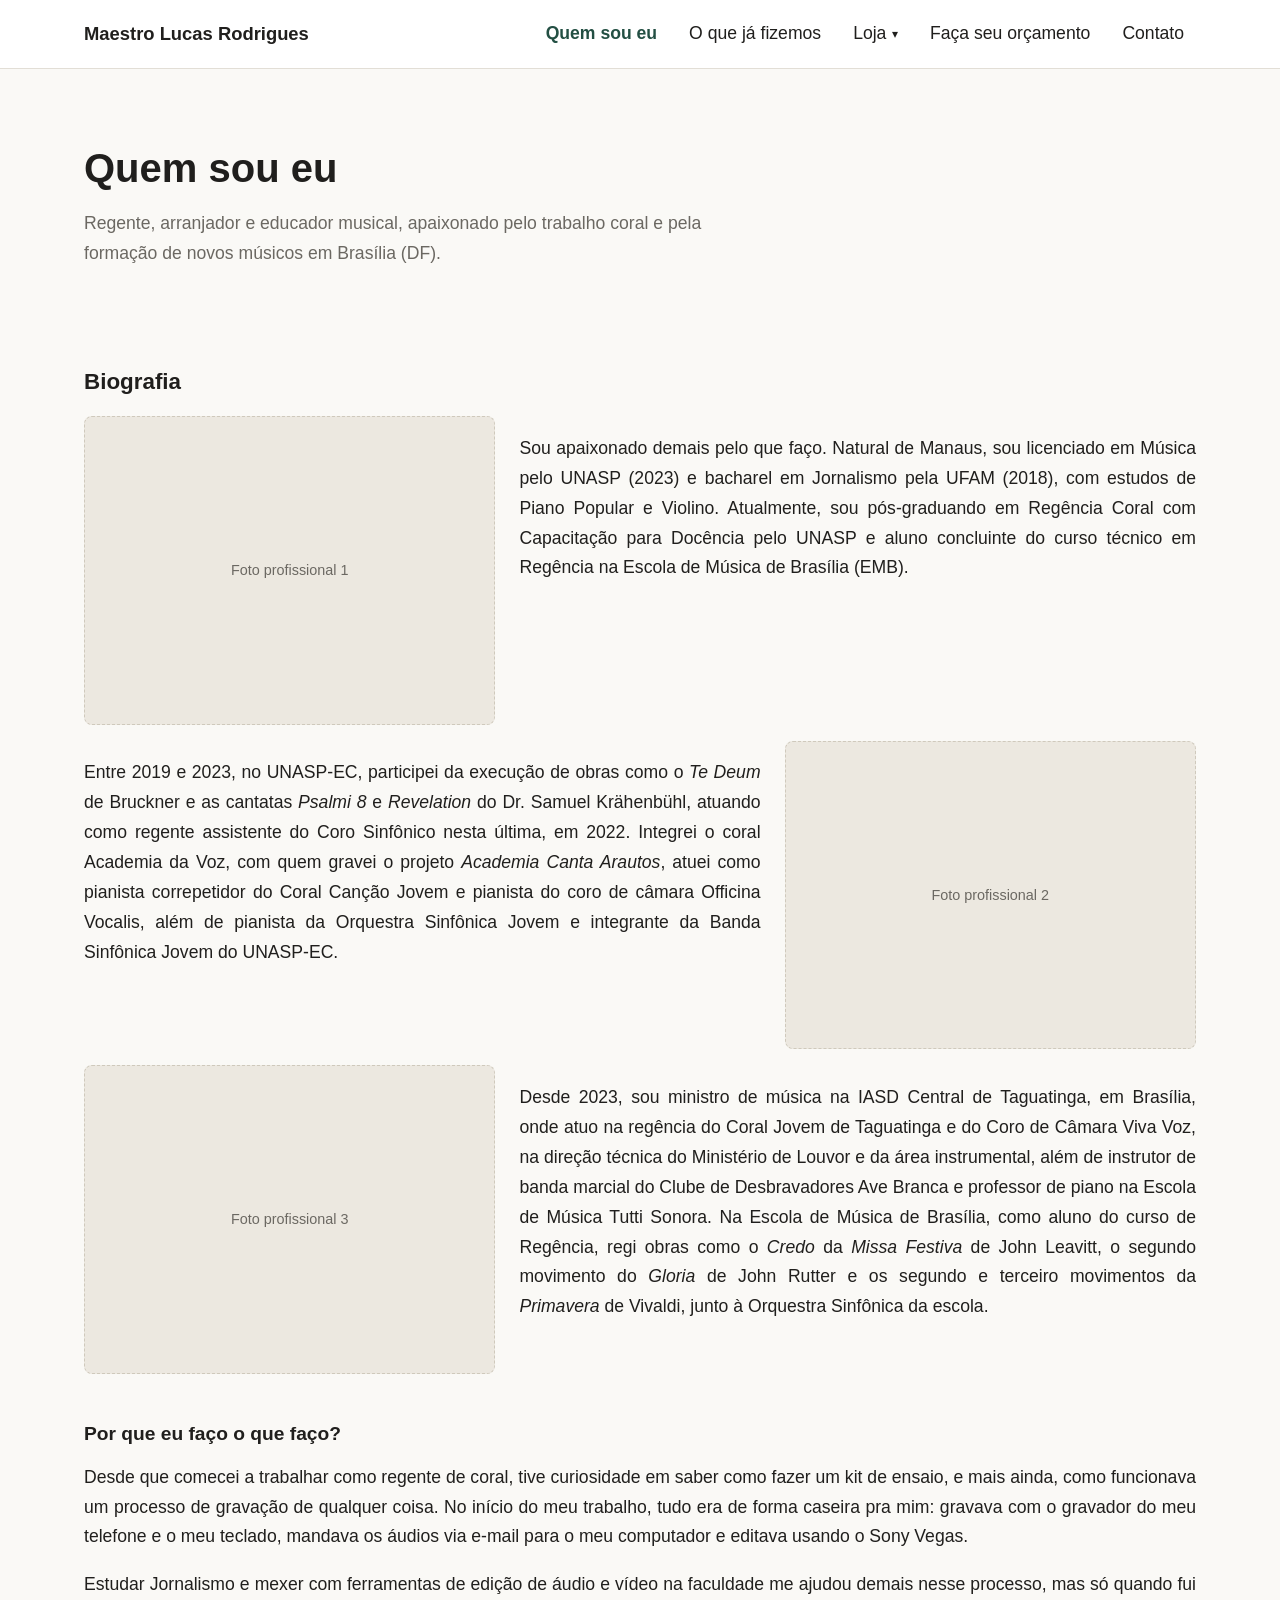
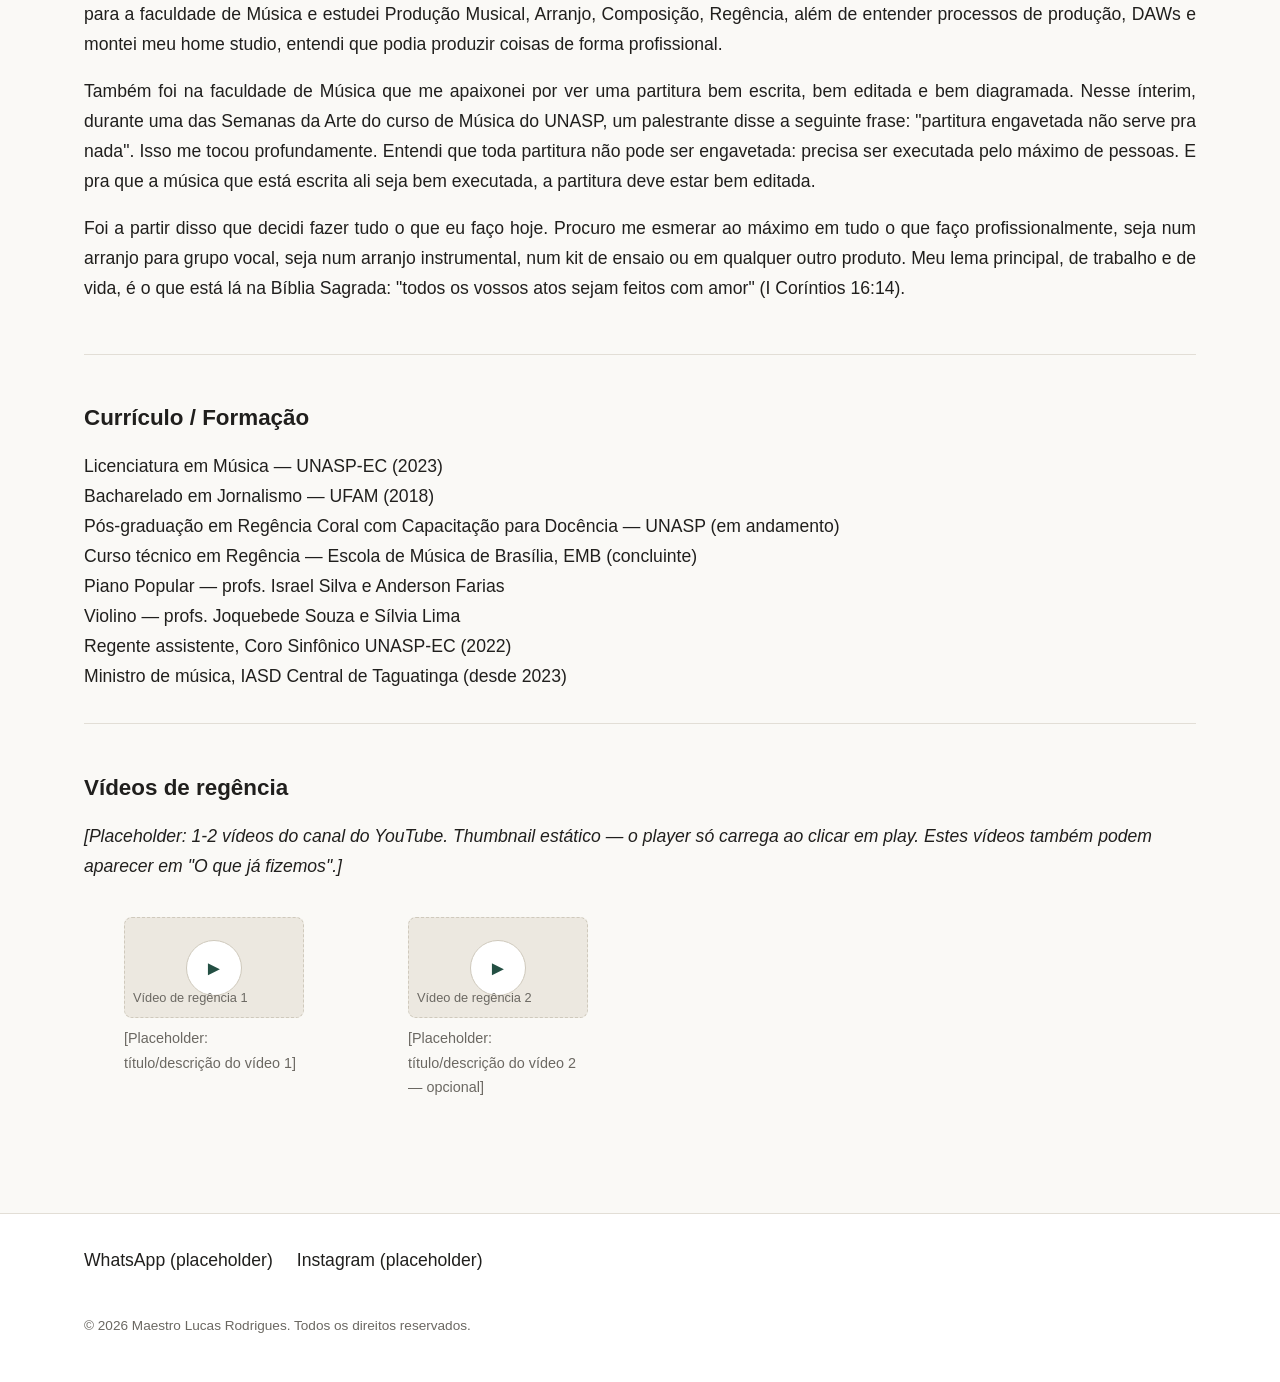
==== commit 41e98757: "atualiza biografia com conteudo completo do documento, adiciona secao Por que eu faco o que faco, aj" ====
--- a/index.html
+++ b/index.html
@@ -48,9 +48,26 @@
       <section aria-labelledby="bio-title">
         <h2 class="section-title" id="bio-title">Biografia</h2>
         <div class="bio-text">
-          <p>Sou apaixonado demais pelo que faço. Natural de Manaus, sou licenciado em Música pelo UNASP (2023) e bacharel em Jornalismo pela UFAM (2018), com estudos de Piano Popular e Violino. Atualmente, sou pós-graduando em Regência Coral com Capacitação para Docência pelo UNASP e aluno concluinte do curso técnico em Regência na Escola de Música de Brasília (EMB).</p>
-          <p>Entre 2019 e 2023, no UNASP-EC, participei da execução de obras como o <em>Te Deum</em> de Bruckner e as cantatas <em>Psalmi 8</em> e <em>Revelation</em> do Dr. Samuel Krähenbühl, atuando como regente assistente do Coro Sinfônico nesta última, em 2022. Integrei o coral Academia da Voz, atuei como pianista correpetidor do Coral Canção Jovem e pianista do coro de câmara Officina Vocalis, além de pianista da Orquestra Sinfônica Jovem do UNASP-EC.</p>
-          <p>Desde 2023, sou ministro de música na IASD Central de Taguatinga, em Brasília, onde atuo na regência do Coral Jovem de Taguatinga e do Coro de Câmara Viva Voz, na direção técnica do Ministério de Louvor e da área instrumental, além de instrutor de banda marcial do Clube de Desbravadores Ave Branca e professor de piano na Escola de Música Tutti Sonora. Na Escola de Música de Brasília, como aluno do curso de Regência, regi obras como o Credo da <em>Missa Festiva</em> de John Leavitt e trechos da <em>Primavera</em> de Vivaldi, junto à Orquestra Sinfônica da escola.</p>
+          <div class="bio-pair">
+            <div class="placeholder-box photo-placeholder bio-photo bio-photo--left">Foto profissional 1</div>
+            <p>Sou apaixonado demais pelo que faço. Natural de Manaus, sou licenciado em Música pelo UNASP (2023) e bacharel em Jornalismo pela UFAM (2018), com estudos de Piano Popular e Violino. Atualmente, sou pós-graduando em Regência Coral com Capacitação para Docência pelo UNASP e aluno concluinte do curso técnico em Regência na Escola de Música de Brasília (EMB).</p>
+          </div>
+          <div class="bio-pair">
+            <div class="placeholder-box photo-placeholder bio-photo bio-photo--right">Foto profissional 2</div>
+            <p>Entre 2019 e 2023, no UNASP-EC, participei da execução de obras como o <em>Te Deum</em> de Bruckner e as cantatas <em>Psalmi 8</em> e <em>Revelation</em> do Dr. Samuel Krähenbühl, atuando como regente assistente do Coro Sinfônico nesta última, em 2022. Integrei o coral Academia da Voz, com quem gravei o projeto <em>Academia Canta Arautos</em>, atuei como pianista correpetidor do Coral Canção Jovem e pianista do coro de câmara Officina Vocalis, além de pianista da Orquestra Sinfônica Jovem e integrante da Banda Sinfônica Jovem do UNASP-EC.</p>
+          </div>
+          <div class="bio-pair">
+            <div class="placeholder-box photo-placeholder bio-photo bio-photo--left">Foto profissional 3</div>
+            <p>Desde 2023, sou ministro de música na IASD Central de Taguatinga, em Brasília, onde atuo na regência do Coral Jovem de Taguatinga e do Coro de Câmara Viva Voz, na direção técnica do Ministério de Louvor e da área instrumental, além de instrutor de banda marcial do Clube de Desbravadores Ave Branca e professor de piano na Escola de Música Tutti Sonora. Na Escola de Música de Brasília, como aluno do curso de Regência, regi obras como o <em>Credo</em> da <em>Missa Festiva</em> de John Leavitt, o segundo movimento do <em>Gloria</em> de John Rutter e os segundo e terceiro movimentos da <em>Primavera</em> de Vivaldi, junto à Orquestra Sinfônica da escola.</p>
+          </div>
+        </div>
+
+        <div class="bio-subsection">
+          <h3 class="subsection-title">Por que eu faço o que faço?</h3>
+          <p>Desde que comecei a trabalhar como regente de coral, tive curiosidade em saber como fazer um kit de ensaio, e mais ainda, como funcionava um processo de gravação de qualquer coisa. No início do meu trabalho, tudo era de forma caseira pra mim: gravava com o gravador do meu telefone e o meu teclado, mandava os áudios via e-mail para o meu computador e editava usando o Sony Vegas.</p>
+          <p>Estudar Jornalismo e mexer com ferramentas de edição de áudio e vídeo na faculdade me ajudou demais nesse processo, mas só quando fui para a faculdade de Música e estudei Produção Musical, Arranjo, Composição, Regência, além de entender processos de produção, DAWs e montei meu home studio, entendi que podia produzir coisas de forma profissional.</p>
+          <p>Também foi na faculdade de Música que me apaixonei por ver uma partitura bem escrita, bem editada e bem diagramada. Nesse ínterim, durante uma das Semanas da Arte do curso de Música do UNASP, um palestrante disse a seguinte frase: "partitura engavetada não serve pra nada". Isso me tocou profundamente. Entendi que toda partitura não pode ser engavetada: precisa ser executada pelo máximo de pessoas. E pra que a música que está escrita ali seja bem executada, a partitura deve estar bem editada.</p>
+          <p>Foi a partir disso que decidi fazer tudo o que eu faço hoje. Procuro me esmerar ao máximo em tudo o que faço profissionalmente, seja num arranjo para grupo vocal, seja num arranjo instrumental, num kit de ensaio ou em qualquer outro produto. Meu lema principal, de trabalho e de vida, é o que está lá na Bíblia Sagrada: "todos os vossos atos sejam feitos com amor" (I Coríntios 16:14).</p>
         </div>
       </section>
 
@@ -66,15 +83,6 @@
           <li>Regente assistente, Coro Sinfônico UNASP-EC (2022)</li>
           <li>Ministro de música, IASD Central de Taguatinga (desde 2023)</li>
         </ul>
-      </section>
-
-      <section aria-labelledby="fotos-title">
-        <h2 class="section-title" id="fotos-title">Fotos</h2>
-        <div class="photo-grid">
-          <div class="placeholder-box photo-placeholder">Foto profissional 1</div>
-          <div class="placeholder-box photo-placeholder">Foto profissional 2</div>
-          <div class="placeholder-box photo-placeholder">Foto profissional 3</div>
-        </div>
       </section>
 
       <section aria-labelledby="videos-title">
--- a/css/style.css
+++ b/css/style.css
@@ -34,7 +34,8 @@
   font-family: var(--font-base);
   color: var(--color-text);
   background: var(--color-bg);
-  line-height: 1.5;
+  font-size: 1.1rem;
+  line-height: 1.7;
 }
 
 img {
@@ -366,6 +367,65 @@
   color: var(--color-text);
 }
 
+.bio-text::after {
+  content: "";
+  display: block;
+  clear: both;
+}
+
+.bio-pair {
+  display: flow-root;
+}
+
+.bio-text p {
+  font-size: 1.1rem;
+  line-height: 1.7;
+  text-align: justify;
+  hyphens: auto;
+  -webkit-hyphens: auto;
+  -ms-hyphens: auto;
+}
+
+.bio-subsection {
+  margin-top: 2rem;
+}
+
+.subsection-title {
+  font-size: 1.2rem;
+  margin-bottom: 1rem;
+}
+
+.bio-subsection p {
+  font-size: 1.1rem;
+  line-height: 1.7;
+  text-align: justify;
+  hyphens: auto;
+  -webkit-hyphens: auto;
+  -ms-hyphens: auto;
+}
+
+.bio-photo {
+  float: none;
+  width: 100%;
+  margin: 0 0 1rem;
+}
+
+@media (min-width: 60rem) {
+  .bio-photo {
+    width: 37%;
+  }
+
+  .bio-photo--left {
+    float: left;
+    margin: 0 1.5rem 1rem 0;
+  }
+
+  .bio-photo--right {
+    float: right;
+    margin: 0 0 1rem 1.5rem;
+  }
+}
+
 /* Fotos / grid simples */
 .photo-grid,
 .card-grid {
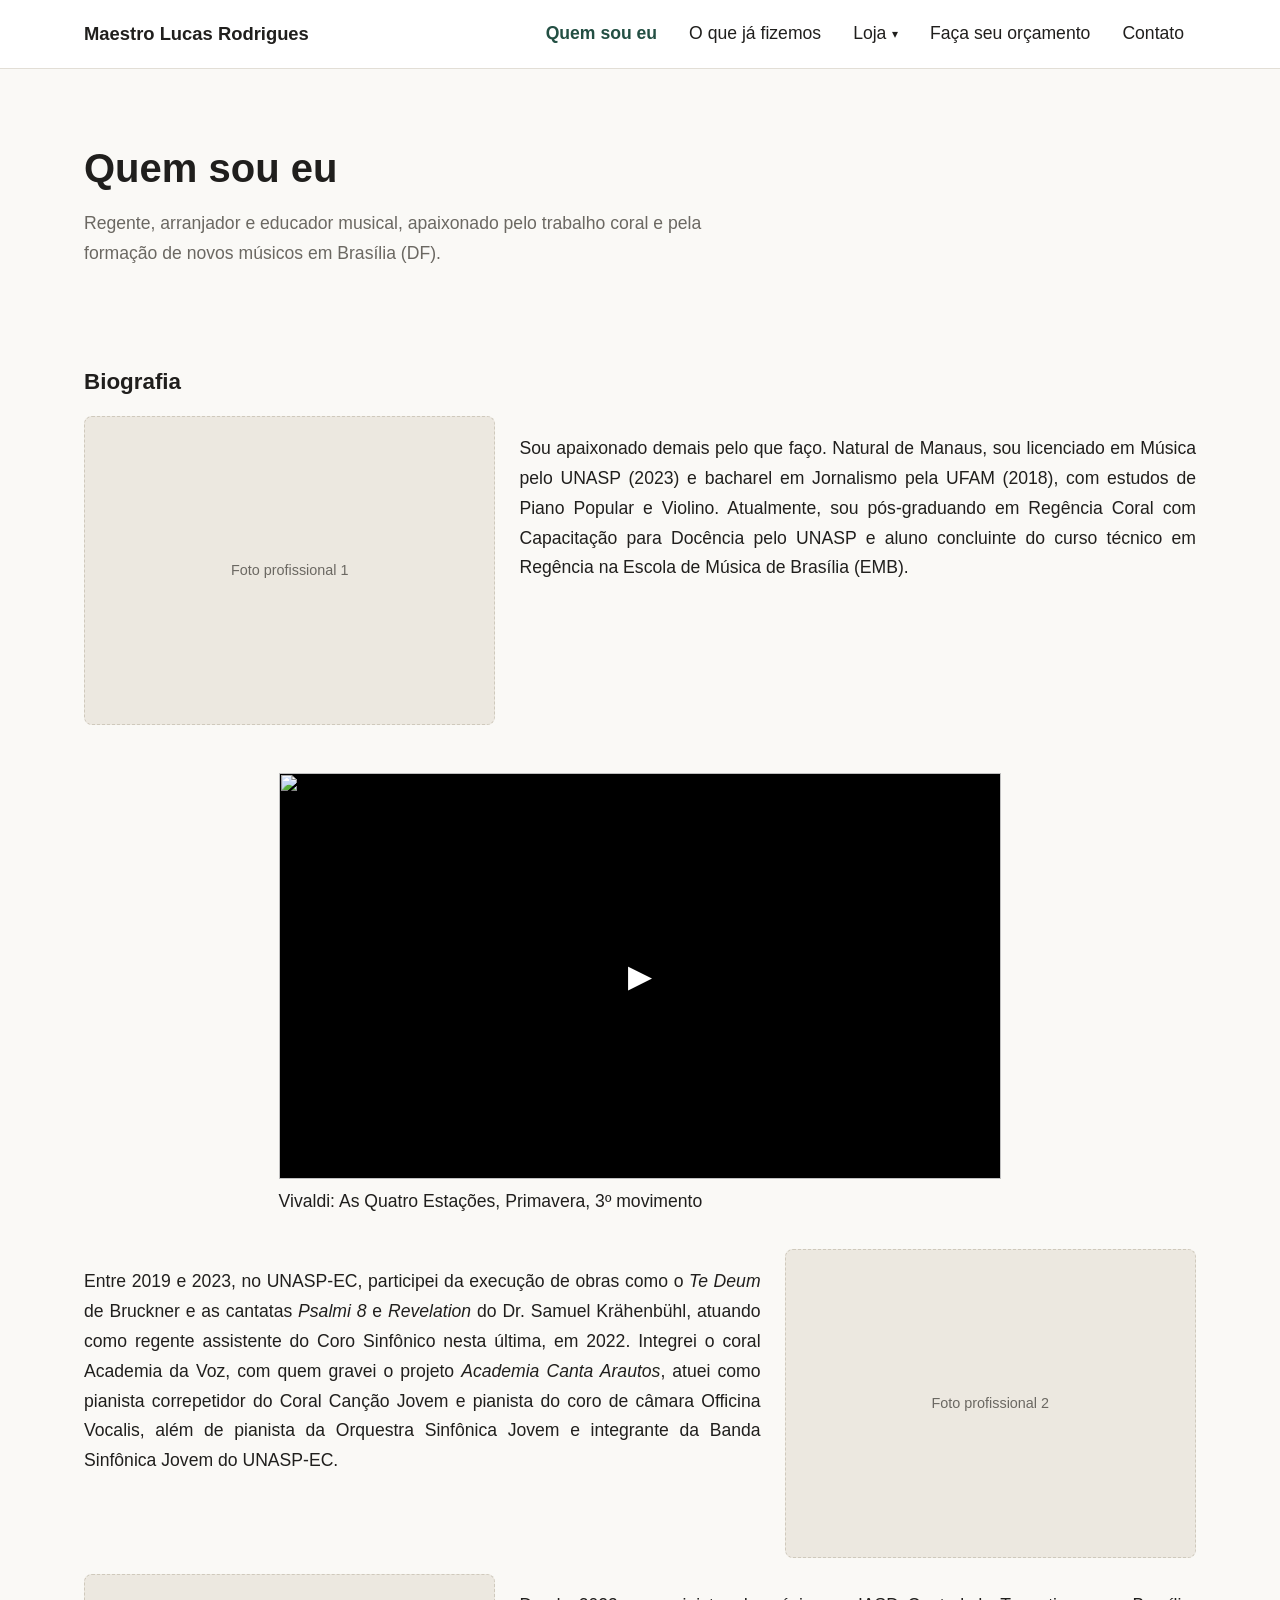
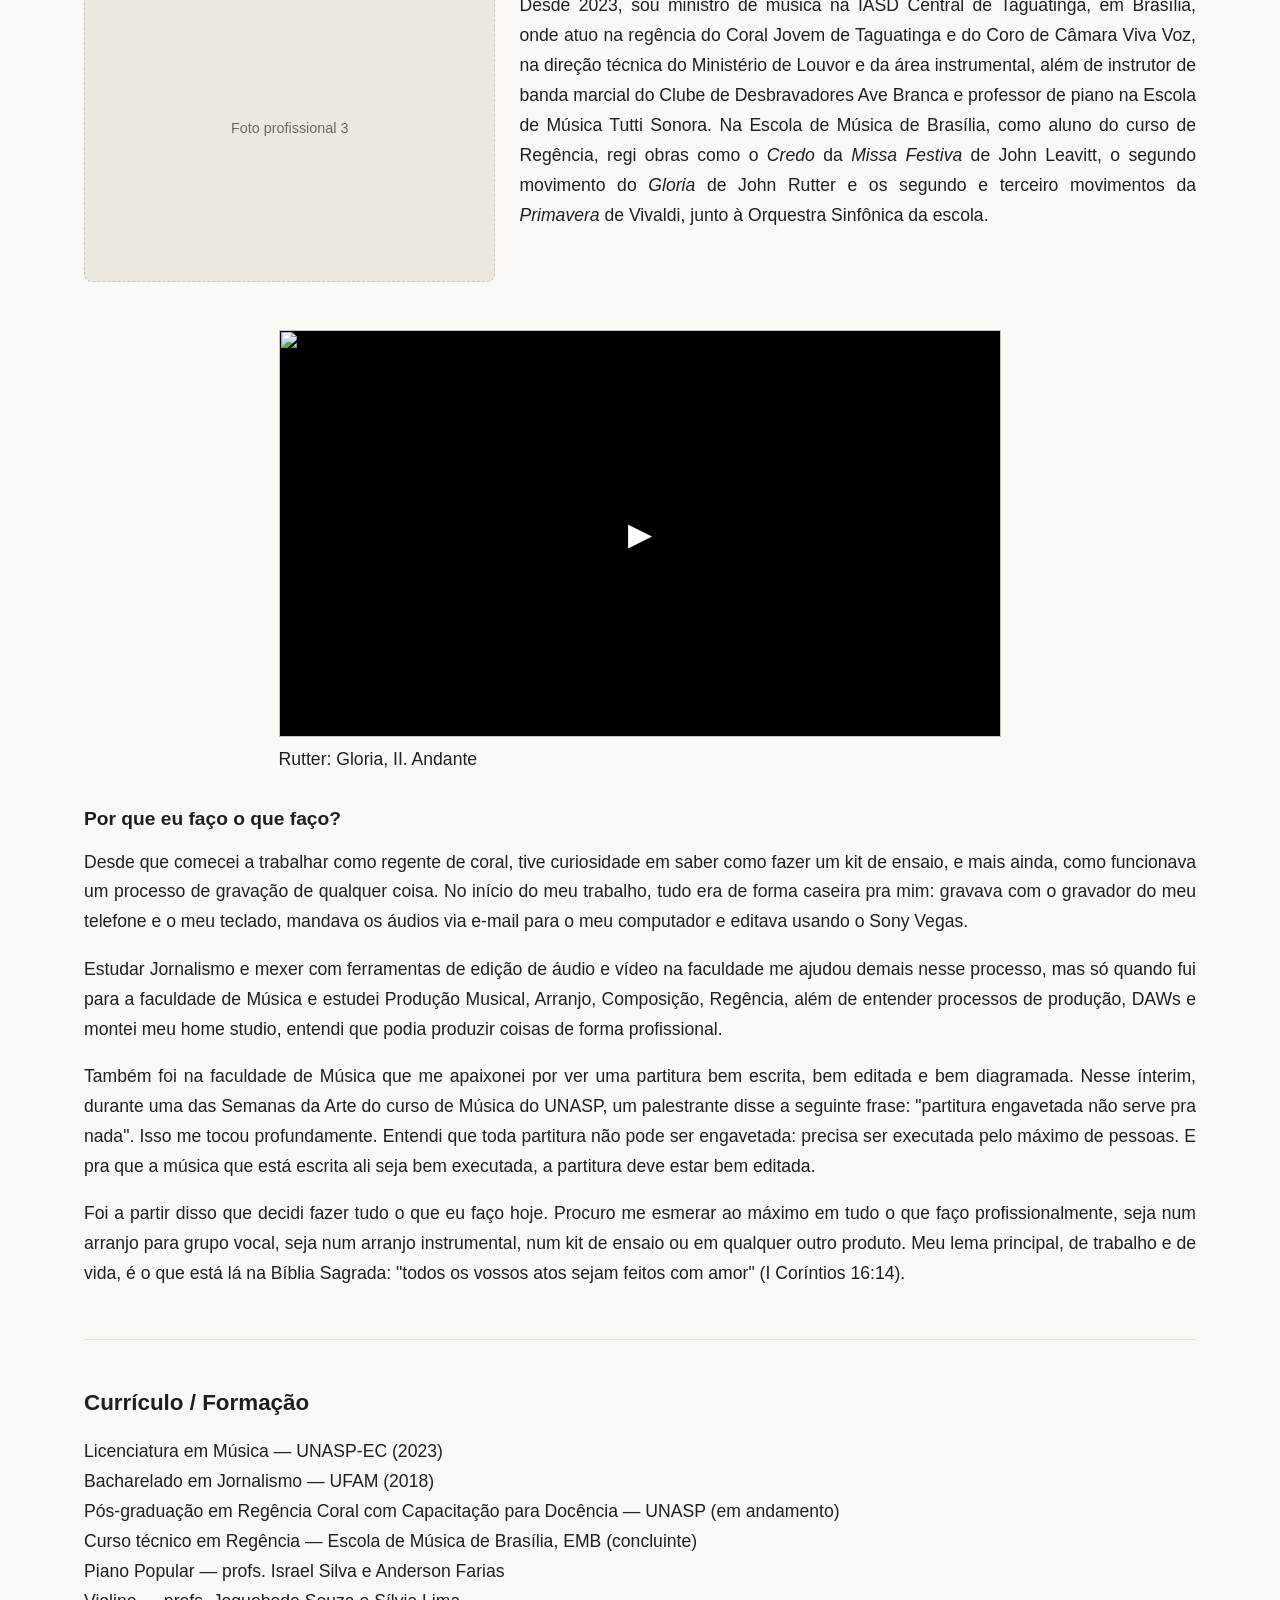
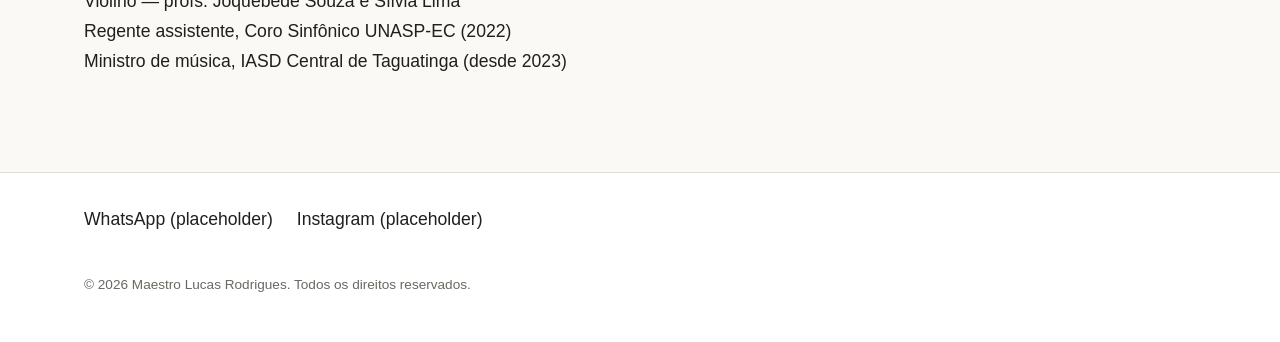
==== commit 82895c77: "reduz largura dos videos da bio em telas grandes" ====
--- a/index.html
+++ b/index.html
@@ -52,6 +52,15 @@
             <div class="placeholder-box photo-placeholder bio-photo bio-photo--left">Foto profissional 1</div>
             <p>Sou apaixonado demais pelo que faço. Natural de Manaus, sou licenciado em Música pelo UNASP (2023) e bacharel em Jornalismo pela UFAM (2018), com estudos de Piano Popular e Violino. Atualmente, sou pós-graduando em Regência Coral com Capacitação para Docência pelo UNASP e aluno concluinte do curso técnico em Regência na Escola de Música de Brasília (EMB).</p>
           </div>
+
+          <div class="bio-video" data-yt-id="Jof7lyM0jtM">
+            <button class="bio-video__trigger" type="button" aria-label="Reproduzir vídeo: Vivaldi, As Quatro Estações, Primavera, 3º movimento">
+              <img class="bio-video__thumb" src="https://img.youtube.com/vi/Jof7lyM0jtM/hqdefault.jpg" alt="" loading="lazy" />
+              <span class="bio-video__play" aria-hidden="true">&#9658;</span>
+            </button>
+            <p class="bio-video__caption">Vivaldi: As Quatro Estações, Primavera, 3º movimento</p>
+          </div>
+
           <div class="bio-pair">
             <div class="placeholder-box photo-placeholder bio-photo bio-photo--right">Foto profissional 2</div>
             <p>Entre 2019 e 2023, no UNASP-EC, participei da execução de obras como o <em>Te Deum</em> de Bruckner e as cantatas <em>Psalmi 8</em> e <em>Revelation</em> do Dr. Samuel Krähenbühl, atuando como regente assistente do Coro Sinfônico nesta última, em 2022. Integrei o coral Academia da Voz, com quem gravei o projeto <em>Academia Canta Arautos</em>, atuei como pianista correpetidor do Coral Canção Jovem e pianista do coro de câmara Officina Vocalis, além de pianista da Orquestra Sinfônica Jovem e integrante da Banda Sinfônica Jovem do UNASP-EC.</p>
@@ -59,6 +68,14 @@
           <div class="bio-pair">
             <div class="placeholder-box photo-placeholder bio-photo bio-photo--left">Foto profissional 3</div>
             <p>Desde 2023, sou ministro de música na IASD Central de Taguatinga, em Brasília, onde atuo na regência do Coral Jovem de Taguatinga e do Coro de Câmara Viva Voz, na direção técnica do Ministério de Louvor e da área instrumental, além de instrutor de banda marcial do Clube de Desbravadores Ave Branca e professor de piano na Escola de Música Tutti Sonora. Na Escola de Música de Brasília, como aluno do curso de Regência, regi obras como o <em>Credo</em> da <em>Missa Festiva</em> de John Leavitt, o segundo movimento do <em>Gloria</em> de John Rutter e os segundo e terceiro movimentos da <em>Primavera</em> de Vivaldi, junto à Orquestra Sinfônica da escola.</p>
+          </div>
+
+          <div class="bio-video" data-yt-id="kzqSiTBhqDk">
+            <button class="bio-video__trigger" type="button" aria-label="Reproduzir vídeo: Rutter, Gloria, II. Andante">
+              <img class="bio-video__thumb" src="https://img.youtube.com/vi/kzqSiTBhqDk/hqdefault.jpg" alt="" loading="lazy" />
+              <span class="bio-video__play" aria-hidden="true">&#9658;</span>
+            </button>
+            <p class="bio-video__caption">Rutter: Gloria, II. Andante</p>
           </div>
         </div>
 
@@ -85,28 +102,6 @@
         </ul>
       </section>
 
-      <section aria-labelledby="videos-title">
-        <h2 class="section-title" id="videos-title">Vídeos de regência</h2>
-        <p class="placeholder-text">
-          <em>[Placeholder: 1-2 vídeos do canal do YouTube. Thumbnail estático — o player só carrega ao clicar em play. Estes vídeos também podem aparecer em "O que já fizemos".]</em>
-        </p>
-        <div class="video-grid">
-          <figure class="video-card">
-            <div class="video-placeholder">
-              <div class="video-placeholder__play" aria-hidden="true">&#9658;</div>
-              <div class="video-placeholder__label">Vídeo de regência 1</div>
-            </div>
-            <figcaption>[Placeholder: título/descrição do vídeo 1]</figcaption>
-          </figure>
-          <figure class="video-card">
-            <div class="video-placeholder">
-              <div class="video-placeholder__play" aria-hidden="true">&#9658;</div>
-              <div class="video-placeholder__label">Vídeo de regência 2</div>
-            </div>
-            <figcaption>[Placeholder: título/descrição do vídeo 2 — opcional]</figcaption>
-          </figure>
-        </div>
-      </section>
     </div>
   </main>
 
--- a/css/style.css
+++ b/css/style.css
@@ -404,6 +404,54 @@
   -ms-hyphens: auto;
 }
 
+.bio-video {
+  margin: 2rem 0;
+}
+
+.bio-video__trigger {
+  position: relative;
+  display: block;
+  width: 100%;
+  aspect-ratio: 16 / 9;
+  padding: 0;
+  border: none;
+  background: #000;
+  cursor: pointer;
+  overflow: hidden;
+}
+
+.bio-video__thumb {
+  position: absolute;
+  inset: 0;
+  width: 100%;
+  height: 100%;
+  object-fit: cover;
+}
+
+.bio-video__play {
+  position: absolute;
+  top: 50%;
+  left: 50%;
+  transform: translate(-50%, -50%);
+  font-size: 2.5rem;
+  color: #fff;
+  text-shadow: 0 1px 6px rgba(0,0,0,0.6);
+}
+
+.bio-video__caption {
+  margin-top: 0.5rem;
+  font-size: 0.9rem;
+  color: var(--color-text-muted);
+}
+
+.bio-video__iframe {
+  position: absolute;
+  inset: 0;
+  width: 100%;
+  height: 100%;
+  border: none;
+}
+
 .bio-photo {
   float: none;
   width: 100%;
@@ -423,6 +471,12 @@
   .bio-photo--right {
     float: right;
     margin: 0 0 1rem 1.5rem;
+  }
+
+  .bio-video {
+    max-width: 65%;
+    margin-left: auto;
+    margin-right: auto;
   }
 }
 
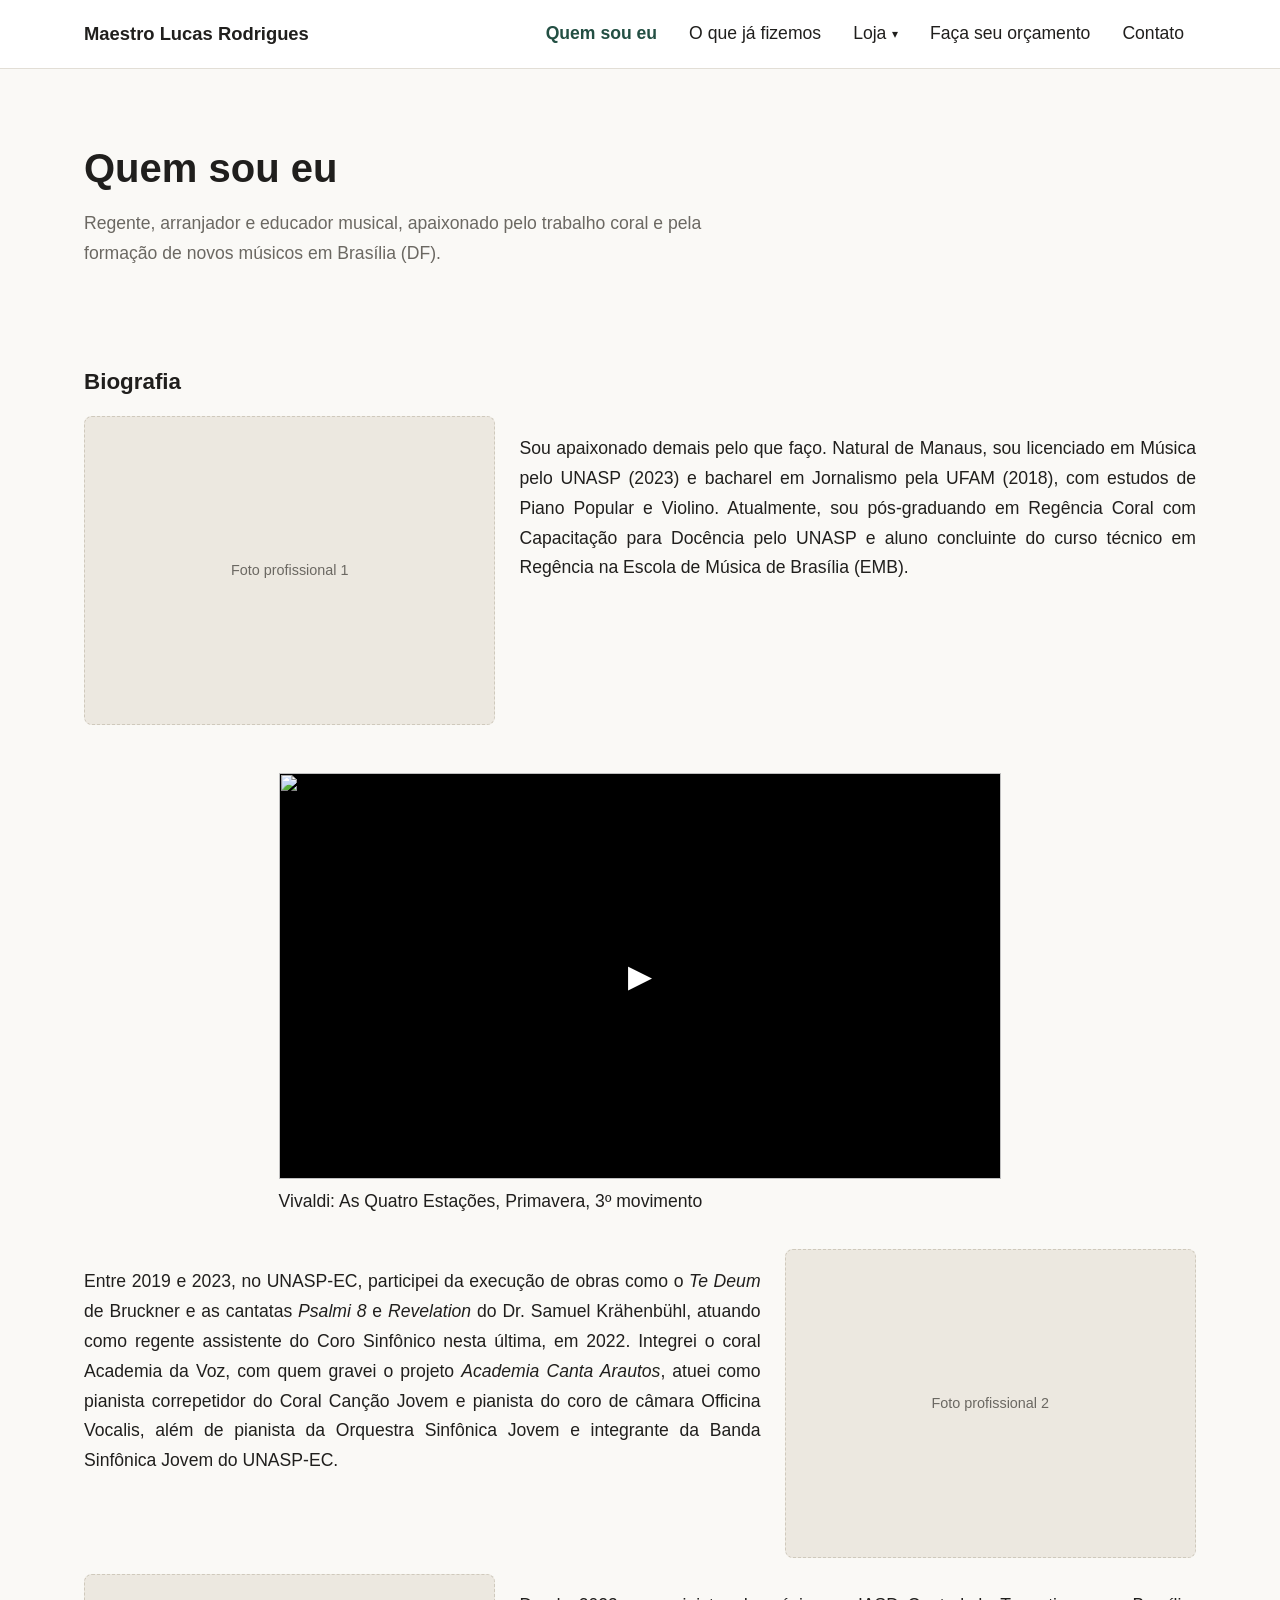
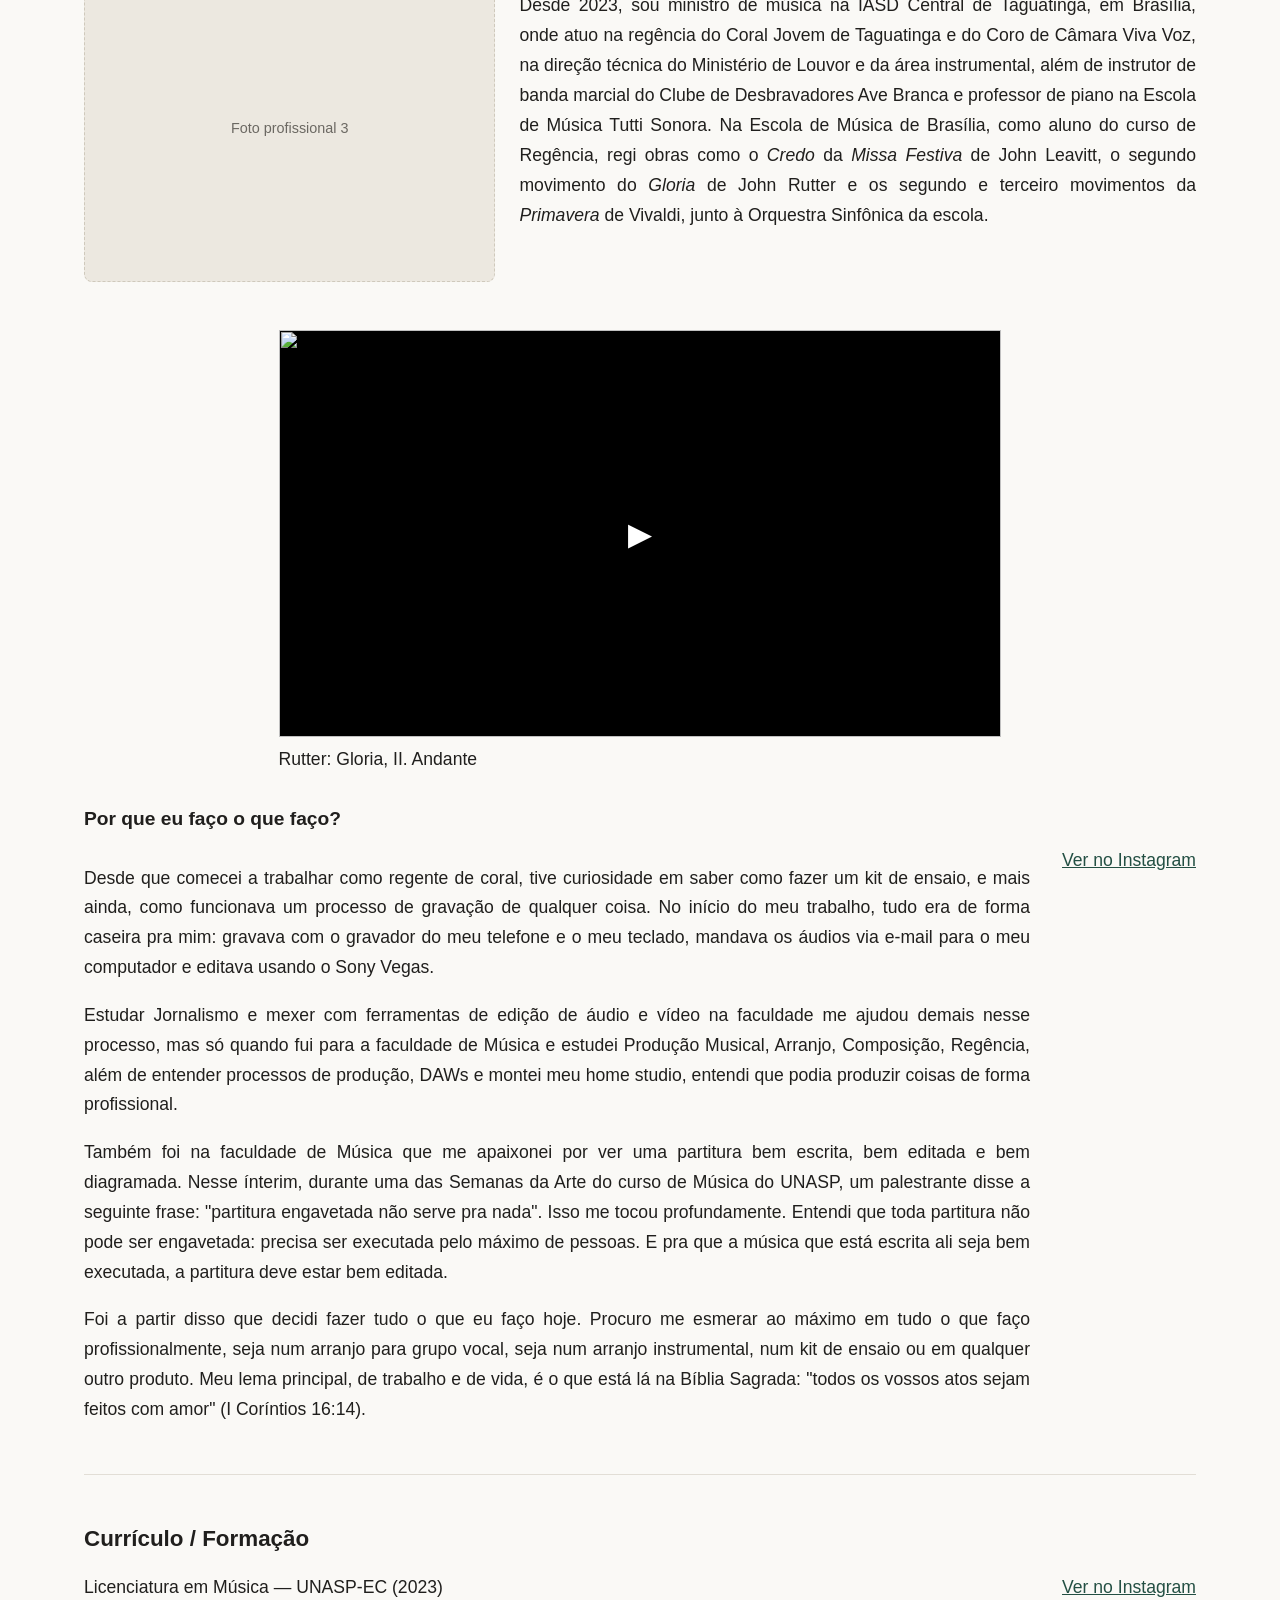
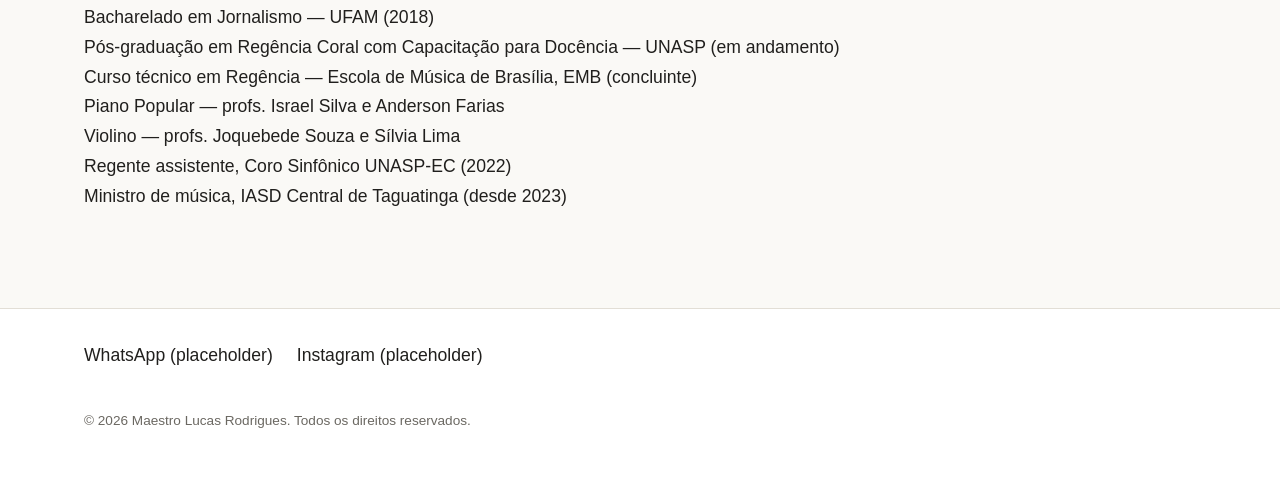
==== commit 655c80c6: "adiciona reels do instagram, corrige espacamento na secao Por que faco o que faco, corrige tamanho d" ====
--- a/index.html
+++ b/index.html
@@ -81,25 +81,41 @@
 
         <div class="bio-subsection">
           <h3 class="subsection-title">Por que eu faço o que faço?</h3>
-          <p>Desde que comecei a trabalhar como regente de coral, tive curiosidade em saber como fazer um kit de ensaio, e mais ainda, como funcionava um processo de gravação de qualquer coisa. No início do meu trabalho, tudo era de forma caseira pra mim: gravava com o gravador do meu telefone e o meu teclado, mandava os áudios via e-mail para o meu computador e editava usando o Sony Vegas.</p>
-          <p>Estudar Jornalismo e mexer com ferramentas de edição de áudio e vídeo na faculdade me ajudou demais nesse processo, mas só quando fui para a faculdade de Música e estudei Produção Musical, Arranjo, Composição, Regência, além de entender processos de produção, DAWs e montei meu home studio, entendi que podia produzir coisas de forma profissional.</p>
-          <p>Também foi na faculdade de Música que me apaixonei por ver uma partitura bem escrita, bem editada e bem diagramada. Nesse ínterim, durante uma das Semanas da Arte do curso de Música do UNASP, um palestrante disse a seguinte frase: "partitura engavetada não serve pra nada". Isso me tocou profundamente. Entendi que toda partitura não pode ser engavetada: precisa ser executada pelo máximo de pessoas. E pra que a música que está escrita ali seja bem executada, a partitura deve estar bem editada.</p>
-          <p>Foi a partir disso que decidi fazer tudo o que eu faço hoje. Procuro me esmerar ao máximo em tudo o que faço profissionalmente, seja num arranjo para grupo vocal, seja num arranjo instrumental, num kit de ensaio ou em qualquer outro produto. Meu lema principal, de trabalho e de vida, é o que está lá na Bíblia Sagrada: "todos os vossos atos sejam feitos com amor" (I Coríntios 16:14).</p>
+          <div class="bio-subsection-layout">
+            <div class="bio-subsection-text">
+              <p>Desde que comecei a trabalhar como regente de coral, tive curiosidade em saber como fazer um kit de ensaio, e mais ainda, como funcionava um processo de gravação de qualquer coisa. No início do meu trabalho, tudo era de forma caseira pra mim: gravava com o gravador do meu telefone e o meu teclado, mandava os áudios via e-mail para o meu computador e editava usando o Sony Vegas.</p>
+              <p>Estudar Jornalismo e mexer com ferramentas de edição de áudio e vídeo na faculdade me ajudou demais nesse processo, mas só quando fui para a faculdade de Música e estudei Produção Musical, Arranjo, Composição, Regência, além de entender processos de produção, DAWs e montei meu home studio, entendi que podia produzir coisas de forma profissional.</p>
+              <p>Também foi na faculdade de Música que me apaixonei por ver uma partitura bem escrita, bem editada e bem diagramada. Nesse ínterim, durante uma das Semanas da Arte do curso de Música do UNASP, um palestrante disse a seguinte frase: "partitura engavetada não serve pra nada". Isso me tocou profundamente. Entendi que toda partitura não pode ser engavetada: precisa ser executada pelo máximo de pessoas. E pra que a música que está escrita ali seja bem executada, a partitura deve estar bem editada.</p>
+              <p>Foi a partir disso que decidi fazer tudo o que eu faço hoje. Procuro me esmerar ao máximo em tudo o que faço profissionalmente, seja num arranjo para grupo vocal, seja num arranjo instrumental, num kit de ensaio ou em qualquer outro produto. Meu lema principal, de trabalho e de vida, é o que está lá na Bíblia Sagrada: "todos os vossos atos sejam feitos com amor" (I Coríntios 16:14).</p>
+            </div>
+            <div class="bio-reel">
+              <blockquote class="instagram-media" data-instgrm-permalink="https://www.instagram.com/reel/DOZm5FbASOE/" data-instgrm-version="14">
+                <a href="https://www.instagram.com/reel/DOZm5FbASOE/" target="_blank">Ver no Instagram</a>
+              </blockquote>
+            </div>
+          </div>
         </div>
       </section>
 
       <section aria-labelledby="curriculo-title">
         <h2 class="section-title" id="curriculo-title">Currículo / Formação</h2>
-        <ul>
-          <li>Licenciatura em Música — UNASP-EC (2023)</li>
-          <li>Bacharelado em Jornalismo — UFAM (2018)</li>
-          <li>Pós-graduação em Regência Coral com Capacitação para Docência — UNASP (em andamento)</li>
-          <li>Curso técnico em Regência — Escola de Música de Brasília, EMB (concluinte)</li>
-          <li>Piano Popular — profs. Israel Silva e Anderson Farias</li>
-          <li>Violino — profs. Joquebede Souza e Sílvia Lima</li>
-          <li>Regente assistente, Coro Sinfônico UNASP-EC (2022)</li>
-          <li>Ministro de música, IASD Central de Taguatinga (desde 2023)</li>
-        </ul>
+        <div class="curriculo-layout">
+          <ul class="curriculo-list">
+            <li>Licenciatura em Música — UNASP-EC (2023)</li>
+            <li>Bacharelado em Jornalismo — UFAM (2018)</li>
+            <li>Pós-graduação em Regência Coral com Capacitação para Docência — UNASP (em andamento)</li>
+            <li>Curso técnico em Regência — Escola de Música de Brasília, EMB (concluinte)</li>
+            <li>Piano Popular — profs. Israel Silva e Anderson Farias</li>
+            <li>Violino — profs. Joquebede Souza e Sílvia Lima</li>
+            <li>Regente assistente, Coro Sinfônico UNASP-EC (2022)</li>
+            <li>Ministro de música, IASD Central de Taguatinga (desde 2023)</li>
+          </ul>
+          <div class="bio-reel">
+            <blockquote class="instagram-media" data-instgrm-permalink="https://www.instagram.com/reel/DQo1d4WkbFz/" data-instgrm-version="14">
+              <a href="https://www.instagram.com/reel/DQo1d4WkbFz/" target="_blank">Ver no Instagram</a>
+            </blockquote>
+          </div>
+        </div>
       </section>
 
     </div>
@@ -116,5 +132,6 @@
   </footer>
 
   <script src="js/main.js"></script>
+  <script async src="https://www.instagram.com/embed.js"></script>
 </body>
 </html>
--- a/css/style.css
+++ b/css/style.css
@@ -445,11 +445,19 @@
 }
 
 .bio-video__iframe {
-  position: absolute;
-  inset: 0;
+  display: block;
   width: 100%;
-  height: 100%;
+  aspect-ratio: 16 / 9;
   border: none;
+}
+
+.bio-reel {
+  display: flex;
+  justify-content: center;
+}
+
+.bio-reel .instagram-media {
+  margin: 0 auto !important;
 }
 
 .bio-photo {
@@ -477,6 +485,25 @@
     max-width: 65%;
     margin-left: auto;
     margin-right: auto;
+  }
+
+  .curriculo-layout {
+    display: grid;
+    grid-template-columns: 1fr auto;
+    gap: 2rem;
+    align-items: start;
+  }
+
+  .bio-pair .bio-reel {
+    float: left;
+    margin: 0 1.5rem 1rem 0;
+  }
+
+  .bio-subsection-layout {
+    display: grid;
+    grid-template-columns: 1fr auto;
+    gap: 2rem;
+    align-items: start;
   }
 }
 
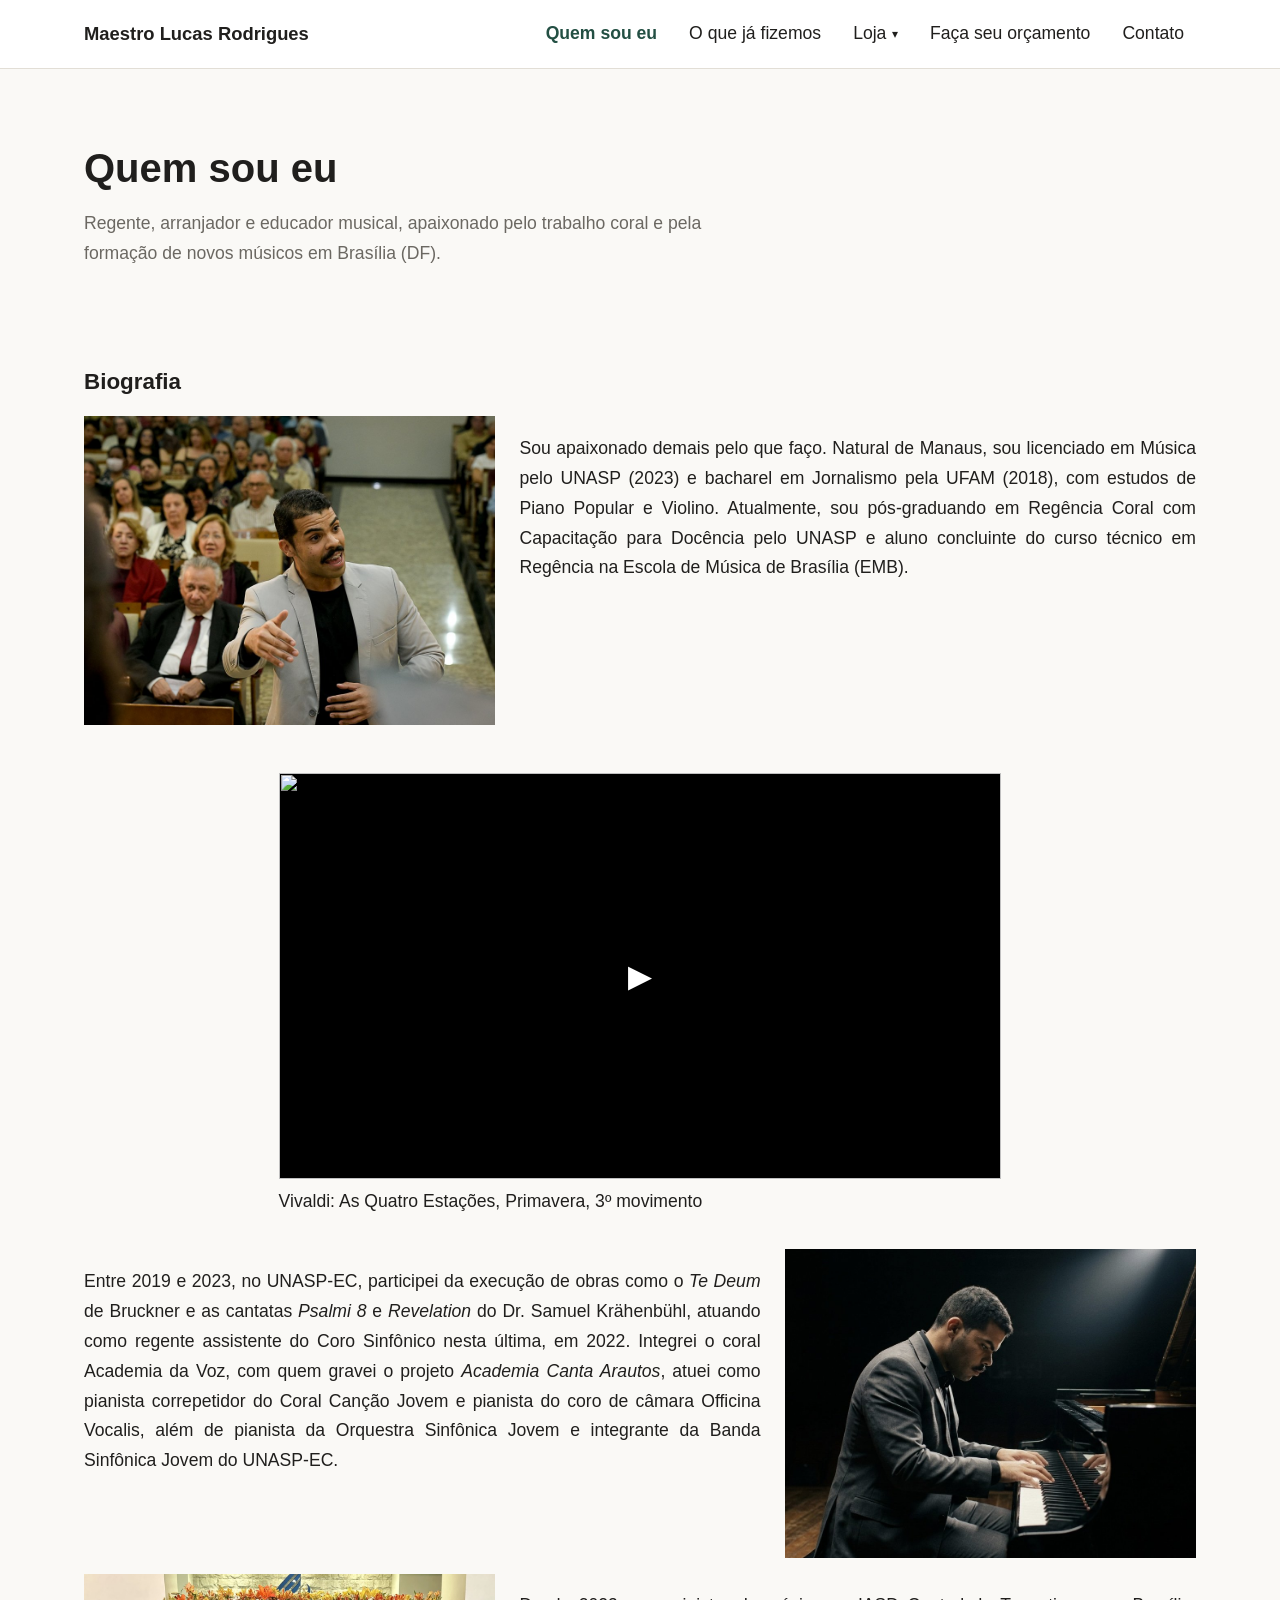
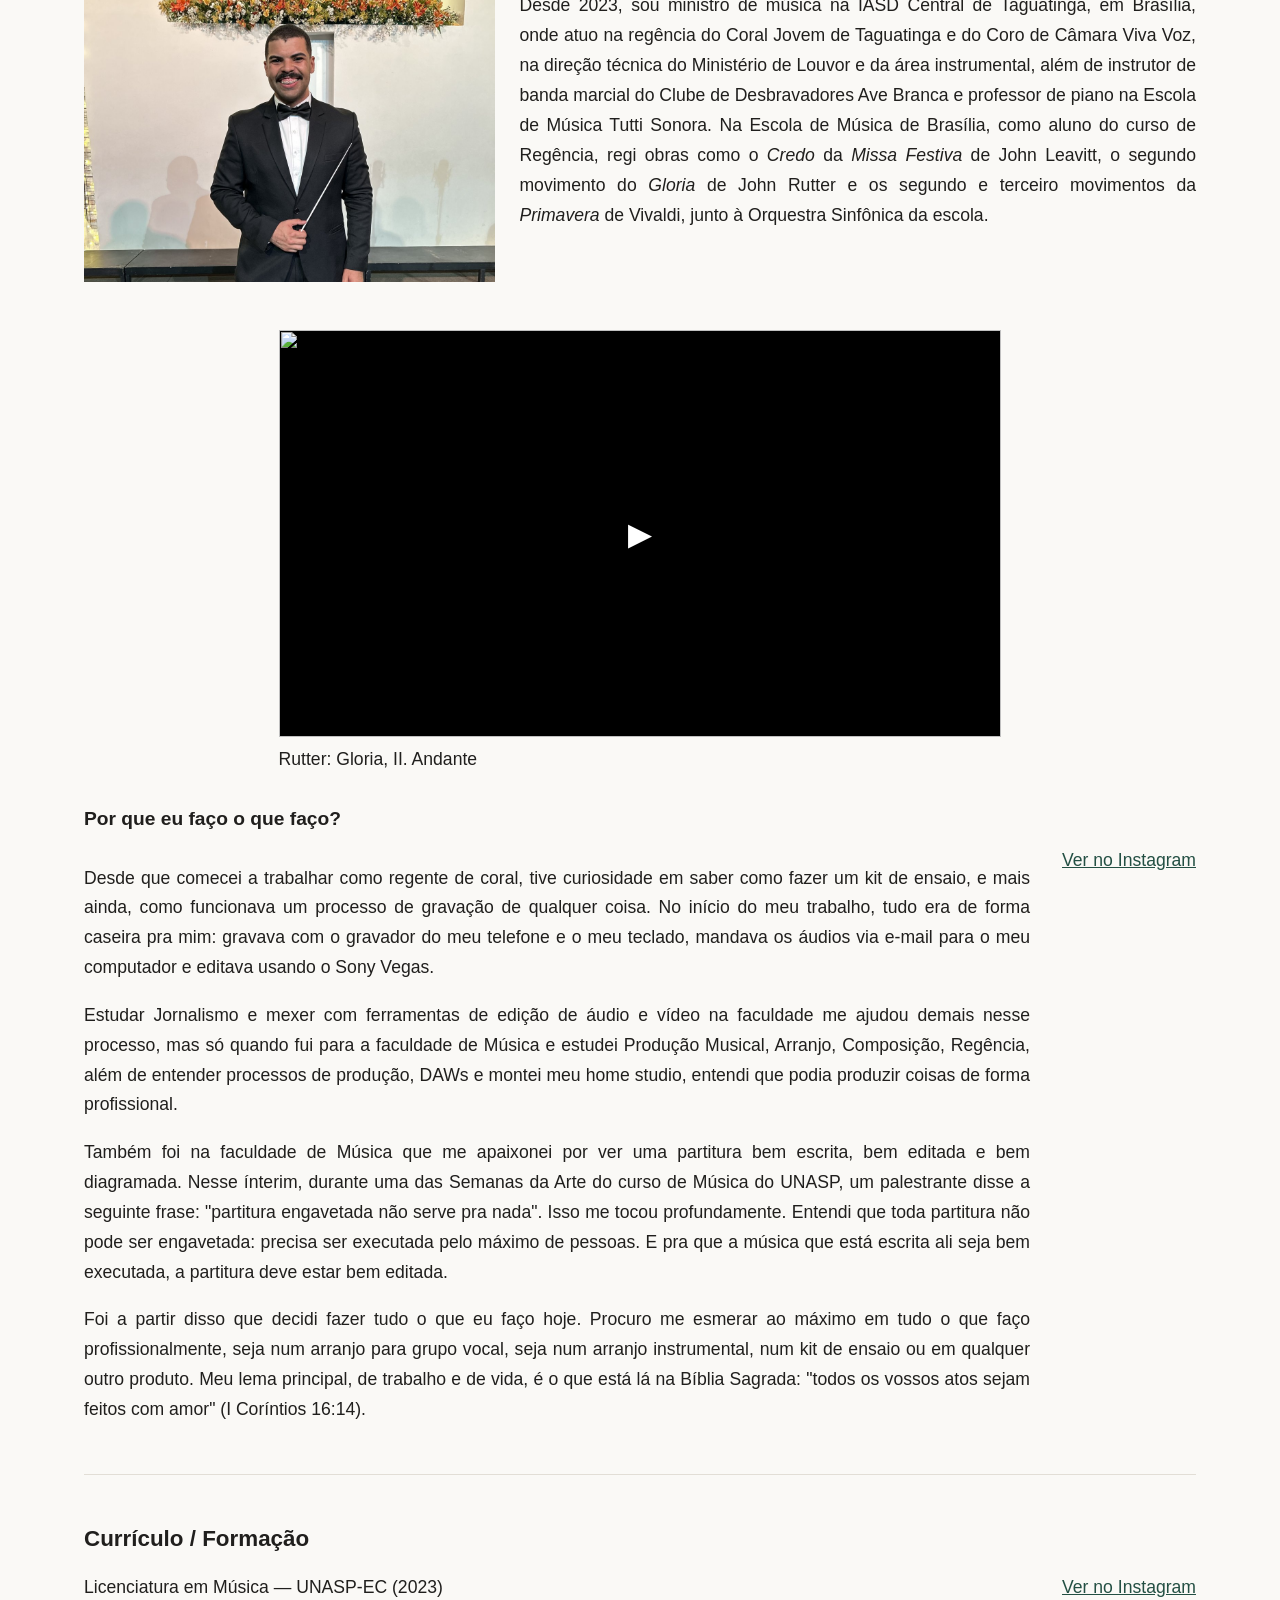
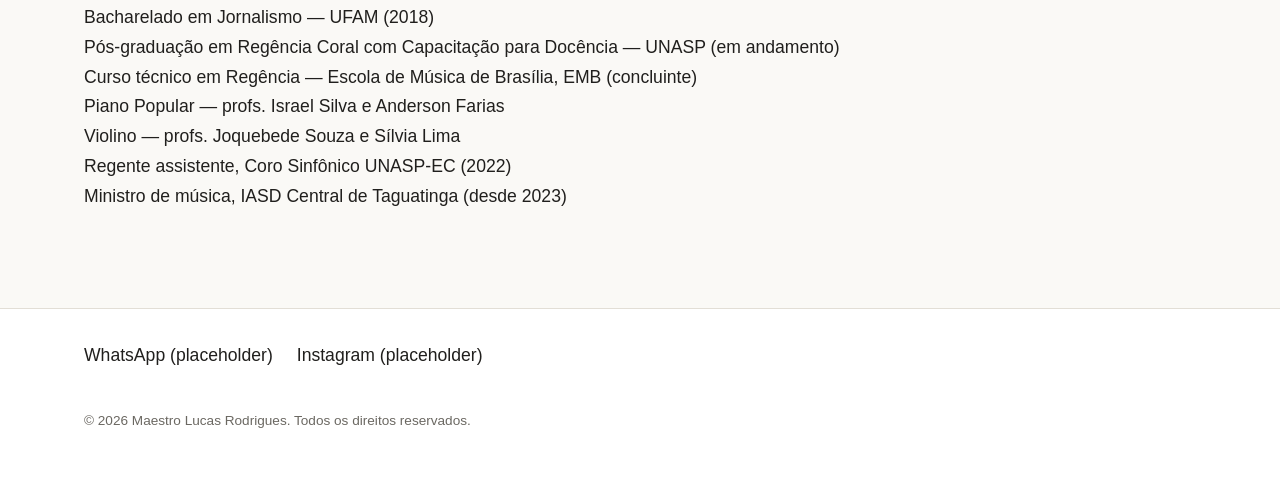
==== commit 18938a79: "adiciona fotos reais da biografia (blazer, piano, batuta)" ====
--- a/index.html
+++ b/index.html
@@ -49,7 +49,7 @@
         <h2 class="section-title" id="bio-title">Biografia</h2>
         <div class="bio-text">
           <div class="bio-pair">
-            <div class="placeholder-box photo-placeholder bio-photo bio-photo--left">Foto profissional 1</div>
+            <img src="assets/images/bio/foto-profissional-1.jpg" alt="Lucas Rodrigues gesticulando durante uma apresentação" class="bio-photo bio-photo--left" />
             <p>Sou apaixonado demais pelo que faço. Natural de Manaus, sou licenciado em Música pelo UNASP (2023) e bacharel em Jornalismo pela UFAM (2018), com estudos de Piano Popular e Violino. Atualmente, sou pós-graduando em Regência Coral com Capacitação para Docência pelo UNASP e aluno concluinte do curso técnico em Regência na Escola de Música de Brasília (EMB).</p>
           </div>
 
@@ -62,11 +62,11 @@
           </div>
 
           <div class="bio-pair">
-            <div class="placeholder-box photo-placeholder bio-photo bio-photo--right">Foto profissional 2</div>
+            <img src="assets/images/bio/foto-profissional-2.jpg" alt="Lucas Rodrigues tocando piano" class="bio-photo bio-photo--right" />
             <p>Entre 2019 e 2023, no UNASP-EC, participei da execução de obras como o <em>Te Deum</em> de Bruckner e as cantatas <em>Psalmi 8</em> e <em>Revelation</em> do Dr. Samuel Krähenbühl, atuando como regente assistente do Coro Sinfônico nesta última, em 2022. Integrei o coral Academia da Voz, com quem gravei o projeto <em>Academia Canta Arautos</em>, atuei como pianista correpetidor do Coral Canção Jovem e pianista do coro de câmara Officina Vocalis, além de pianista da Orquestra Sinfônica Jovem e integrante da Banda Sinfônica Jovem do UNASP-EC.</p>
           </div>
           <div class="bio-pair">
-            <div class="placeholder-box photo-placeholder bio-photo bio-photo--left">Foto profissional 3</div>
+            <img src="assets/images/bio/foto-profissional-3.jpg" alt="Lucas Rodrigues empunhando a batuta, trajando terno" class="bio-photo bio-photo--left bio-photo--top" />
             <p>Desde 2023, sou ministro de música na IASD Central de Taguatinga, em Brasília, onde atuo na regência do Coral Jovem de Taguatinga e do Coro de Câmara Viva Voz, na direção técnica do Ministério de Louvor e da área instrumental, além de instrutor de banda marcial do Clube de Desbravadores Ave Branca e professor de piano na Escola de Música Tutti Sonora. Na Escola de Música de Brasília, como aluno do curso de Regência, regi obras como o <em>Credo</em> da <em>Missa Festiva</em> de John Leavitt, o segundo movimento do <em>Gloria</em> de John Rutter e os segundo e terceiro movimentos da <em>Primavera</em> de Vivaldi, junto à Orquestra Sinfônica da escola.</p>
           </div>
 
--- a/css/style.css
+++ b/css/style.css
@@ -464,6 +464,13 @@
   float: none;
   width: 100%;
   margin: 0 0 1rem;
+  aspect-ratio: 4 / 3;
+  object-fit: cover;
+  display: block;
+}
+
+.bio-photo--top {
+  object-position: center 15%;
 }
 
 @media (min-width: 60rem) {
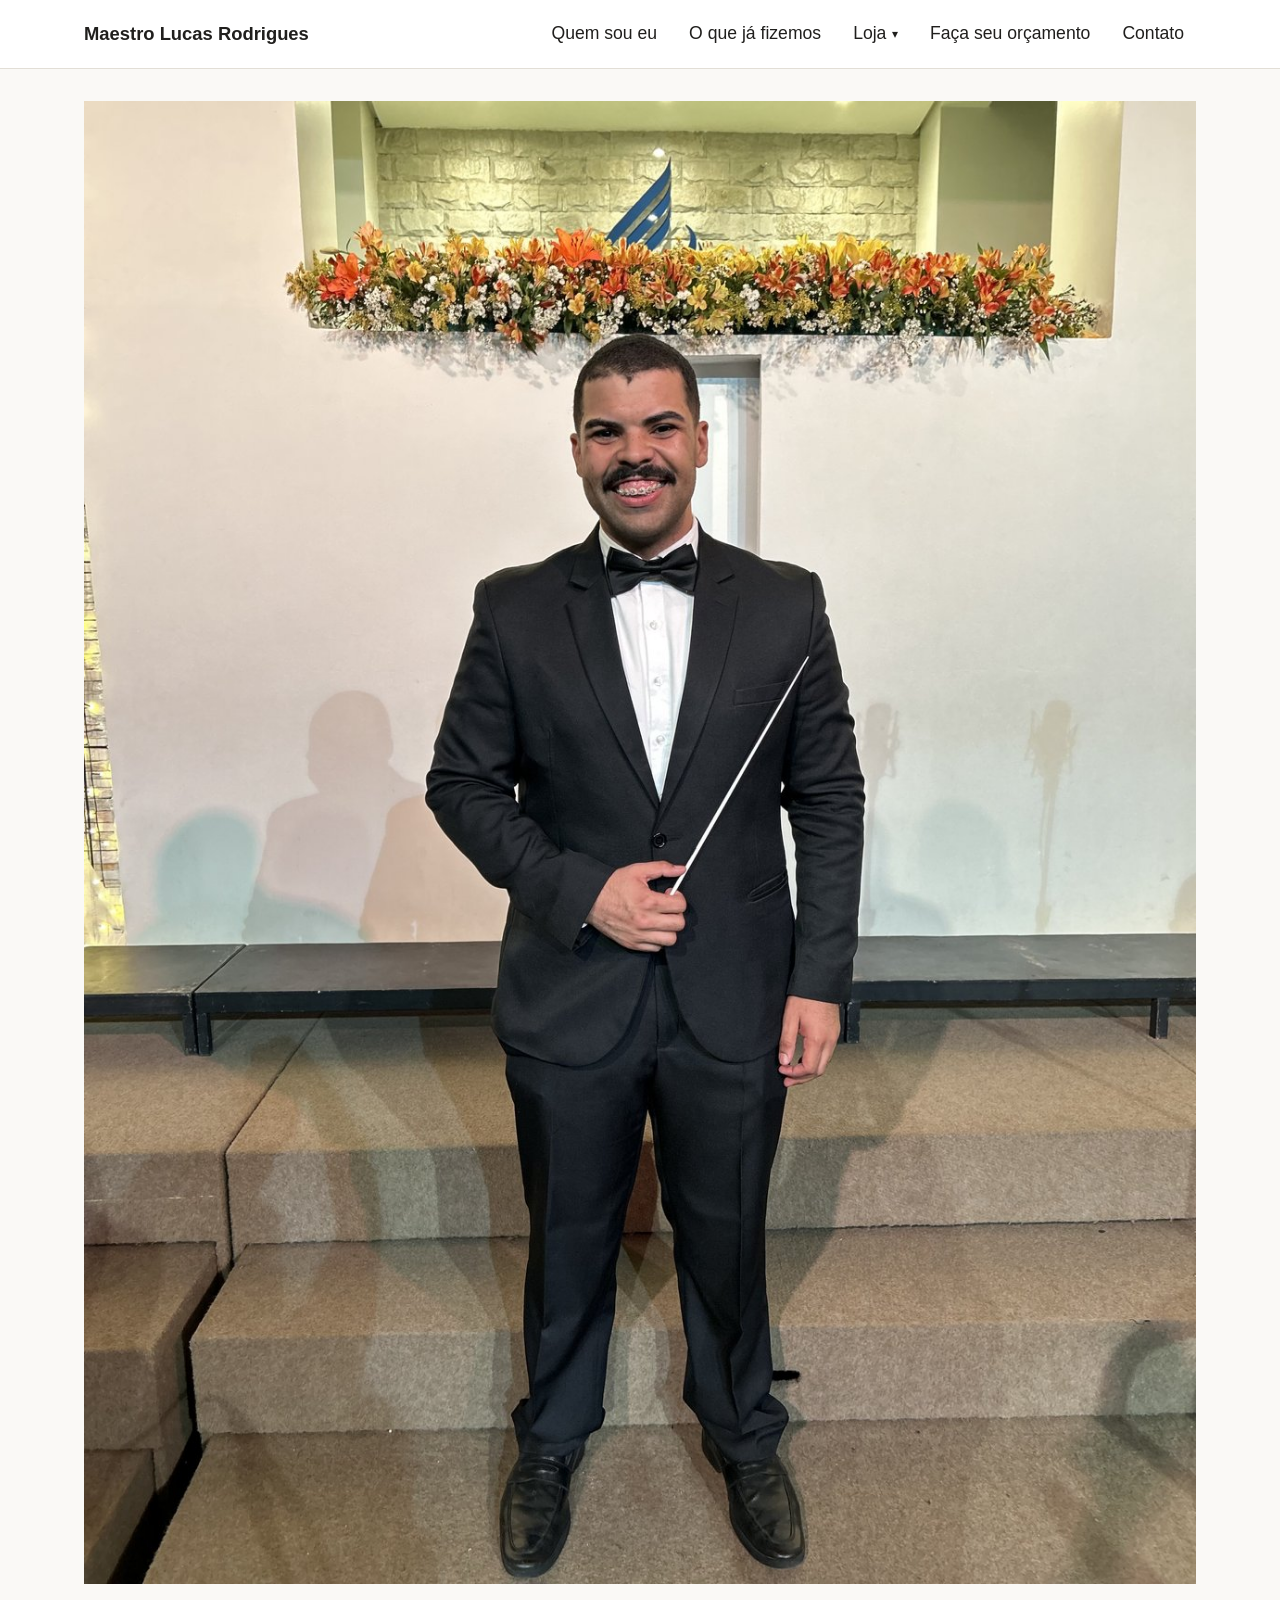
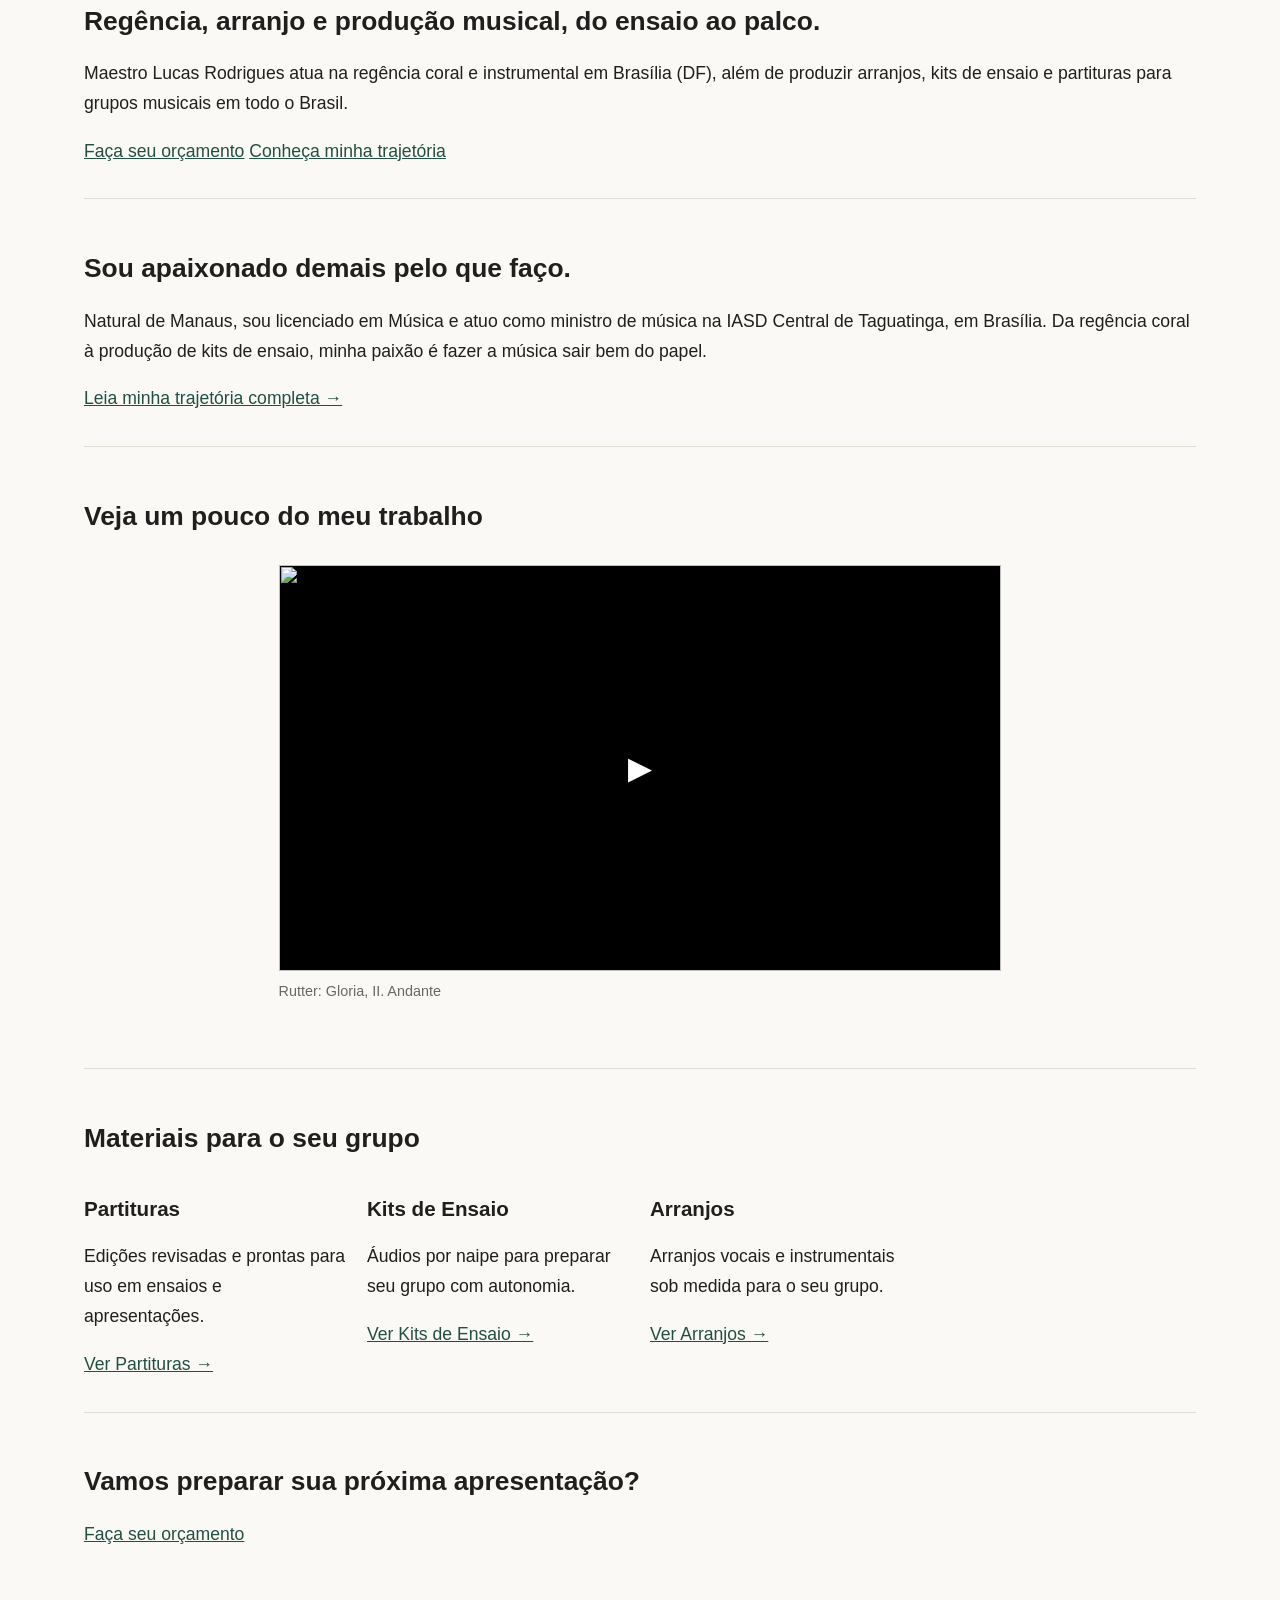
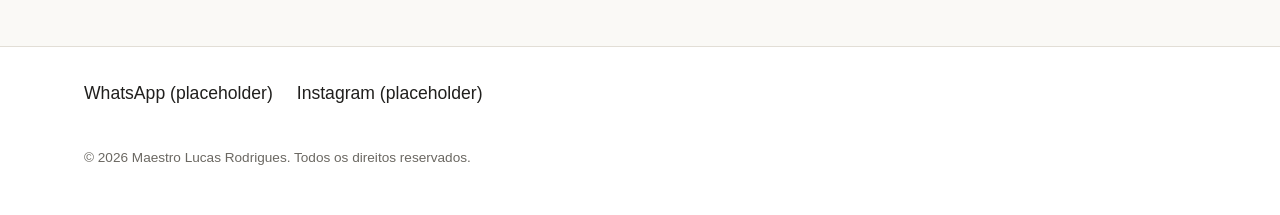
==== commit 7b53aebd: "cria conteudo da homepage nova em index.html (esqueleto sem estilo)" ====
--- a/index.html
+++ b/index.html
@@ -3,7 +3,7 @@
 <head>
   <meta charset="UTF-8" />
   <meta name="viewport" content="width=device-width, initial-scale=1.0" />
-  <title>Quem sou eu | Maestro Lucas Rodrigues</title>
+  <title>Maestro Lucas Rodrigues | Regência, Arranjos e Produção Musical</title>
   <link rel="stylesheet" href="css/style.css" />
 </head>
 <body>
@@ -19,7 +19,7 @@
 
       <nav class="main-nav" id="main-nav" aria-label="Navegação principal">
         <ul class="nav-list">
-          <li><a href="index.html" aria-current="page">Quem sou eu</a></li>
+          <li><a href="quem-sou-eu.html">Quem sou eu</a></li>
           <li><a href="portfolio.html">O que já fizemos</a></li>
           <li class="has-dropdown">
             <button class="dropdown-toggle" aria-haspopup="true" aria-expanded="false">
@@ -40,84 +40,60 @@
 
   <main id="conteudo">
     <div class="container">
-      <div class="page-hero">
-        <h1>Quem sou eu</h1>
-        <p>Regente, arranjador e educador musical, apaixonado pelo trabalho coral e pela formação de novos músicos em Brasília (DF).</p>
-      </div>
-
-      <section aria-labelledby="bio-title">
-        <h2 class="section-title" id="bio-title">Biografia</h2>
-        <div class="bio-text">
-          <div class="bio-pair">
-            <img src="assets/images/bio/foto-profissional-1.jpg" alt="Lucas Rodrigues gesticulando durante uma apresentação" class="bio-photo bio-photo--left" />
-            <p>Sou apaixonado demais pelo que faço. Natural de Manaus, sou licenciado em Música pelo UNASP (2023) e bacharel em Jornalismo pela UFAM (2018), com estudos de Piano Popular e Violino. Atualmente, sou pós-graduando em Regência Coral com Capacitação para Docência pelo UNASP e aluno concluinte do curso técnico em Regência na Escola de Música de Brasília (EMB).</p>
-          </div>
-
-          <div class="bio-video" data-yt-id="Jof7lyM0jtM">
-            <button class="bio-video__trigger" type="button" aria-label="Reproduzir vídeo: Vivaldi, As Quatro Estações, Primavera, 3º movimento">
-              <img class="bio-video__thumb" src="https://img.youtube.com/vi/Jof7lyM0jtM/hqdefault.jpg" alt="" loading="lazy" />
-              <span class="bio-video__play" aria-hidden="true">&#9658;</span>
-            </button>
-            <p class="bio-video__caption">Vivaldi: As Quatro Estações, Primavera, 3º movimento</p>
-          </div>
-
-          <div class="bio-pair">
-            <img src="assets/images/bio/foto-profissional-2.jpg" alt="Lucas Rodrigues tocando piano" class="bio-photo bio-photo--right" />
-            <p>Entre 2019 e 2023, no UNASP-EC, participei da execução de obras como o <em>Te Deum</em> de Bruckner e as cantatas <em>Psalmi 8</em> e <em>Revelation</em> do Dr. Samuel Krähenbühl, atuando como regente assistente do Coro Sinfônico nesta última, em 2022. Integrei o coral Academia da Voz, com quem gravei o projeto <em>Academia Canta Arautos</em>, atuei como pianista correpetidor do Coral Canção Jovem e pianista do coro de câmara Officina Vocalis, além de pianista da Orquestra Sinfônica Jovem e integrante da Banda Sinfônica Jovem do UNASP-EC.</p>
-          </div>
-          <div class="bio-pair">
-            <img src="assets/images/bio/foto-profissional-3.jpg" alt="Lucas Rodrigues empunhando a batuta, trajando terno" class="bio-photo bio-photo--left bio-photo--top" />
-            <p>Desde 2023, sou ministro de música na IASD Central de Taguatinga, em Brasília, onde atuo na regência do Coral Jovem de Taguatinga e do Coro de Câmara Viva Voz, na direção técnica do Ministério de Louvor e da área instrumental, além de instrutor de banda marcial do Clube de Desbravadores Ave Branca e professor de piano na Escola de Música Tutti Sonora. Na Escola de Música de Brasília, como aluno do curso de Regência, regi obras como o <em>Credo</em> da <em>Missa Festiva</em> de John Leavitt, o segundo movimento do <em>Gloria</em> de John Rutter e os segundo e terceiro movimentos da <em>Primavera</em> de Vivaldi, junto à Orquestra Sinfônica da escola.</p>
-          </div>
-
-          <div class="bio-video" data-yt-id="kzqSiTBhqDk">
-            <button class="bio-video__trigger" type="button" aria-label="Reproduzir vídeo: Rutter, Gloria, II. Andante">
-              <img class="bio-video__thumb" src="https://img.youtube.com/vi/kzqSiTBhqDk/hqdefault.jpg" alt="" loading="lazy" />
-              <span class="bio-video__play" aria-hidden="true">&#9658;</span>
-            </button>
-            <p class="bio-video__caption">Rutter: Gloria, II. Andante</p>
-          </div>
-        </div>
-
-        <div class="bio-subsection">
-          <h3 class="subsection-title">Por que eu faço o que faço?</h3>
-          <div class="bio-subsection-layout">
-            <div class="bio-subsection-text">
-              <p>Desde que comecei a trabalhar como regente de coral, tive curiosidade em saber como fazer um kit de ensaio, e mais ainda, como funcionava um processo de gravação de qualquer coisa. No início do meu trabalho, tudo era de forma caseira pra mim: gravava com o gravador do meu telefone e o meu teclado, mandava os áudios via e-mail para o meu computador e editava usando o Sony Vegas.</p>
-              <p>Estudar Jornalismo e mexer com ferramentas de edição de áudio e vídeo na faculdade me ajudou demais nesse processo, mas só quando fui para a faculdade de Música e estudei Produção Musical, Arranjo, Composição, Regência, além de entender processos de produção, DAWs e montei meu home studio, entendi que podia produzir coisas de forma profissional.</p>
-              <p>Também foi na faculdade de Música que me apaixonei por ver uma partitura bem escrita, bem editada e bem diagramada. Nesse ínterim, durante uma das Semanas da Arte do curso de Música do UNASP, um palestrante disse a seguinte frase: "partitura engavetada não serve pra nada". Isso me tocou profundamente. Entendi que toda partitura não pode ser engavetada: precisa ser executada pelo máximo de pessoas. E pra que a música que está escrita ali seja bem executada, a partitura deve estar bem editada.</p>
-              <p>Foi a partir disso que decidi fazer tudo o que eu faço hoje. Procuro me esmerar ao máximo em tudo o que faço profissionalmente, seja num arranjo para grupo vocal, seja num arranjo instrumental, num kit de ensaio ou em qualquer outro produto. Meu lema principal, de trabalho e de vida, é o que está lá na Bíblia Sagrada: "todos os vossos atos sejam feitos com amor" (I Coríntios 16:14).</p>
-            </div>
-            <div class="bio-reel">
-              <blockquote class="instagram-media" data-instgrm-permalink="https://www.instagram.com/reel/DOZm5FbASOE/" data-instgrm-version="14">
-                <a href="https://www.instagram.com/reel/DOZm5FbASOE/" target="_blank">Ver no Instagram</a>
-              </blockquote>
-            </div>
+      <section class="home-hero">
+        <img src="assets/images/bio/foto-profissional-3.jpg" alt="Lucas Rodrigues regendo, de terno e batuta" class="home-hero__photo" />
+        <div class="home-hero__text">
+          <h1>Regência, arranjo e produção musical, do ensaio ao palco.</h1>
+          <p>Maestro Lucas Rodrigues atua na regência coral e instrumental em Brasília (DF), além de produzir arranjos, kits de ensaio e partituras para grupos musicais em todo o Brasil.</p>
+          <div class="home-hero__actions">
+            <a href="orcamento.html" class="button button--primary">Faça seu orçamento</a>
+            <a href="quem-sou-eu.html" class="button button--secondary">Conheça minha trajetória</a>
           </div>
         </div>
       </section>
 
-      <section aria-labelledby="curriculo-title">
-        <h2 class="section-title" id="curriculo-title">Currículo / Formação</h2>
-        <div class="curriculo-layout">
-          <ul class="curriculo-list">
-            <li>Licenciatura em Música — UNASP-EC (2023)</li>
-            <li>Bacharelado em Jornalismo — UFAM (2018)</li>
-            <li>Pós-graduação em Regência Coral com Capacitação para Docência — UNASP (em andamento)</li>
-            <li>Curso técnico em Regência — Escola de Música de Brasília, EMB (concluinte)</li>
-            <li>Piano Popular — profs. Israel Silva e Anderson Farias</li>
-            <li>Violino — profs. Joquebede Souza e Sílvia Lima</li>
-            <li>Regente assistente, Coro Sinfônico UNASP-EC (2022)</li>
-            <li>Ministro de música, IASD Central de Taguatinga (desde 2023)</li>
-          </ul>
-          <div class="bio-reel">
-            <blockquote class="instagram-media" data-instgrm-permalink="https://www.instagram.com/reel/DQo1d4WkbFz/" data-instgrm-version="14">
-              <a href="https://www.instagram.com/reel/DQo1d4WkbFz/" target="_blank">Ver no Instagram</a>
-            </blockquote>
+      <section class="home-bio-teaser" aria-labelledby="home-bio-title">
+        <h2 id="home-bio-title">Sou apaixonado demais pelo que faço.</h2>
+        <p>Natural de Manaus, sou licenciado em Música e atuo como ministro de música na IASD Central de Taguatinga, em Brasília. Da regência coral à produção de kits de ensaio, minha paixão é fazer a música sair bem do papel.</p>
+        <a href="quem-sou-eu.html">Leia minha trajetória completa &rarr;</a>
+      </section>
+
+      <section class="home-video" aria-labelledby="home-video-title">
+        <h2 id="home-video-title">Veja um pouco do meu trabalho</h2>
+        <div class="bio-video" data-yt-id="kzqSiTBhqDk">
+          <button class="bio-video__trigger" type="button" aria-label="Reproduzir vídeo: Rutter, Gloria, II. Andante">
+            <img class="bio-video__thumb" src="https://img.youtube.com/vi/kzqSiTBhqDk/hqdefault.jpg" alt="" loading="lazy" />
+            <span class="bio-video__play" aria-hidden="true">&#9658;</span>
+          </button>
+          <p class="bio-video__caption">Rutter: Gloria, II. Andante</p>
+        </div>
+      </section>
+
+      <section class="home-loja-teaser" aria-labelledby="home-loja-title">
+        <h2 id="home-loja-title">Materiais para o seu grupo</h2>
+        <div class="card-grid">
+          <div class="home-loja-card">
+            <h3>Partituras</h3>
+            <p>Edições revisadas e prontas para uso em ensaios e apresentações.</p>
+            <a href="loja/partituras.html">Ver Partituras &rarr;</a>
+          </div>
+          <div class="home-loja-card">
+            <h3>Kits de Ensaio</h3>
+            <p>Áudios por naipe para preparar seu grupo com autonomia.</p>
+            <a href="loja/kits.html">Ver Kits de Ensaio &rarr;</a>
+          </div>
+          <div class="home-loja-card">
+            <h3>Arranjos</h3>
+            <p>Arranjos vocais e instrumentais sob medida para o seu grupo.</p>
+            <a href="loja/arranjos.html">Ver Arranjos &rarr;</a>
           </div>
         </div>
       </section>
 
+      <section class="home-cta-band" aria-labelledby="home-cta-title">
+        <h2 id="home-cta-title">Vamos preparar sua próxima apresentação?</h2>
+        <a href="orcamento.html" class="button button--primary">Faça seu orçamento</a>
+      </section>
     </div>
   </main>
 
